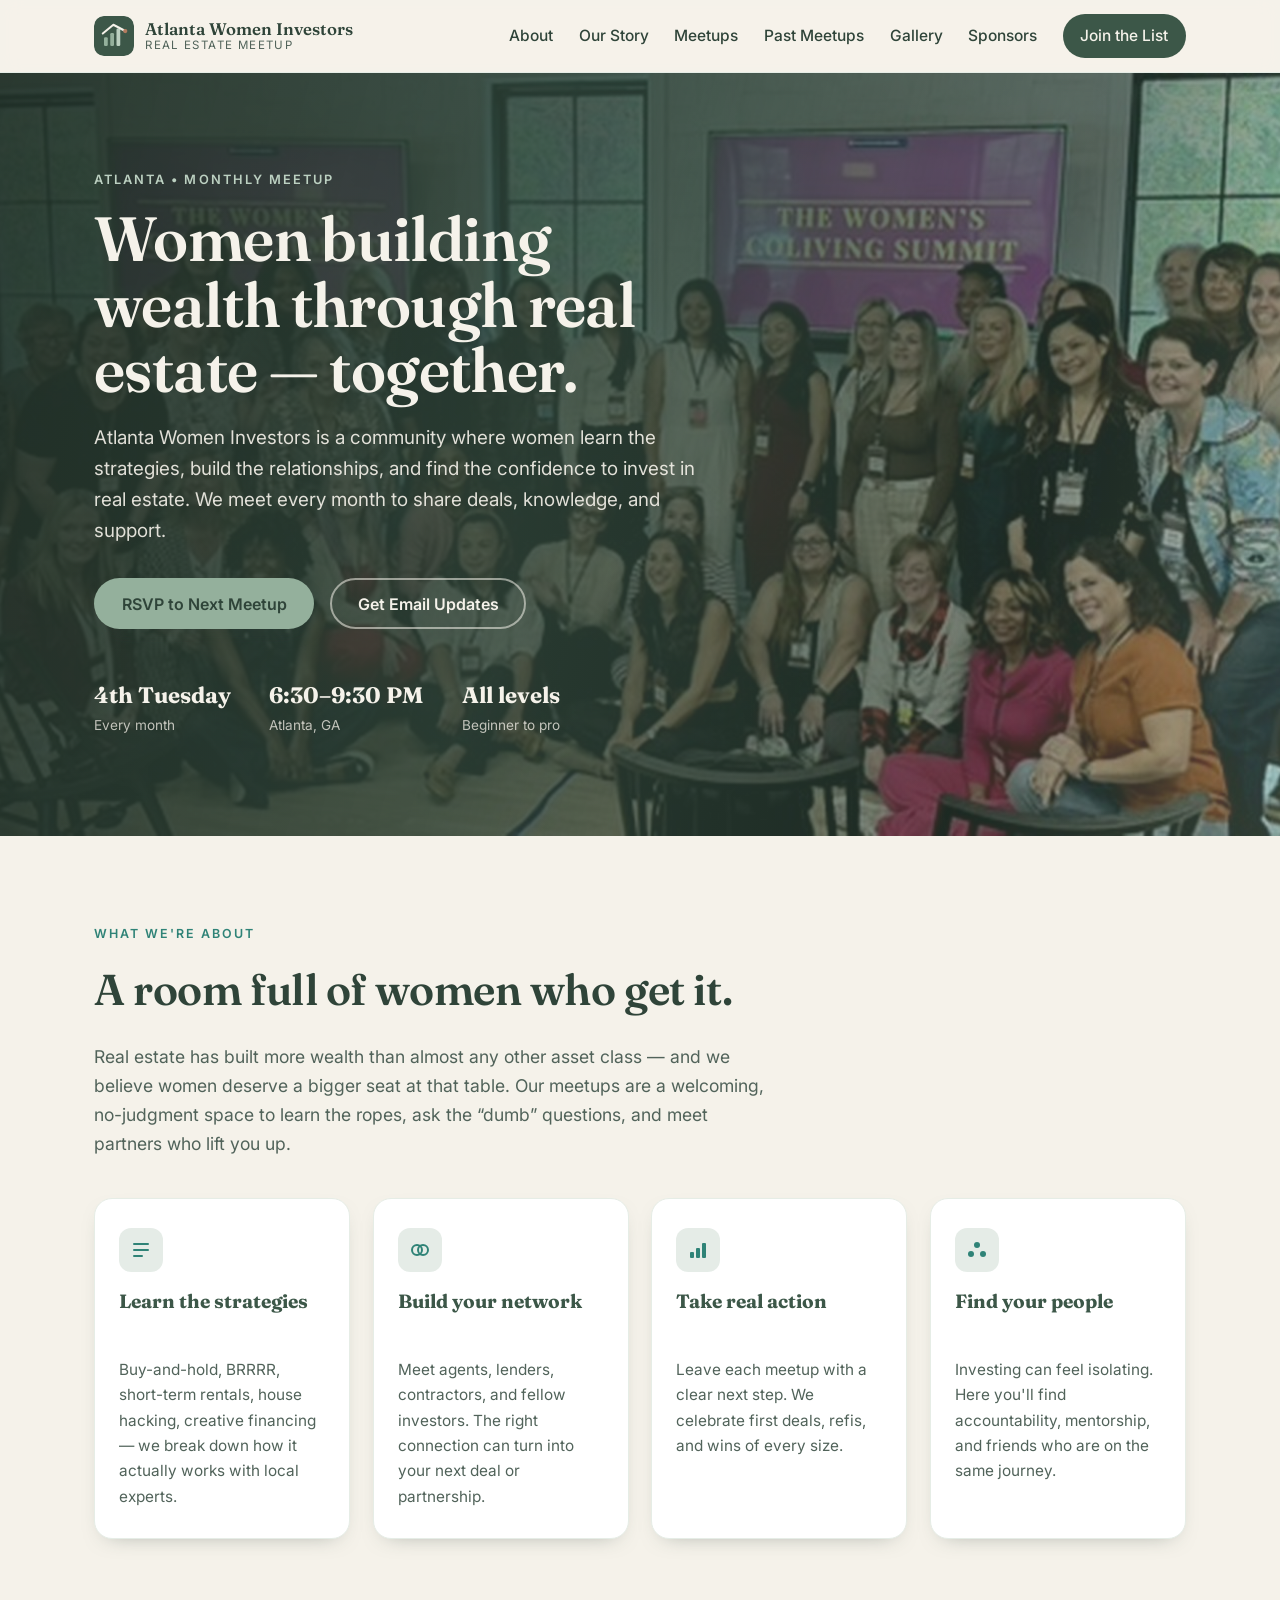
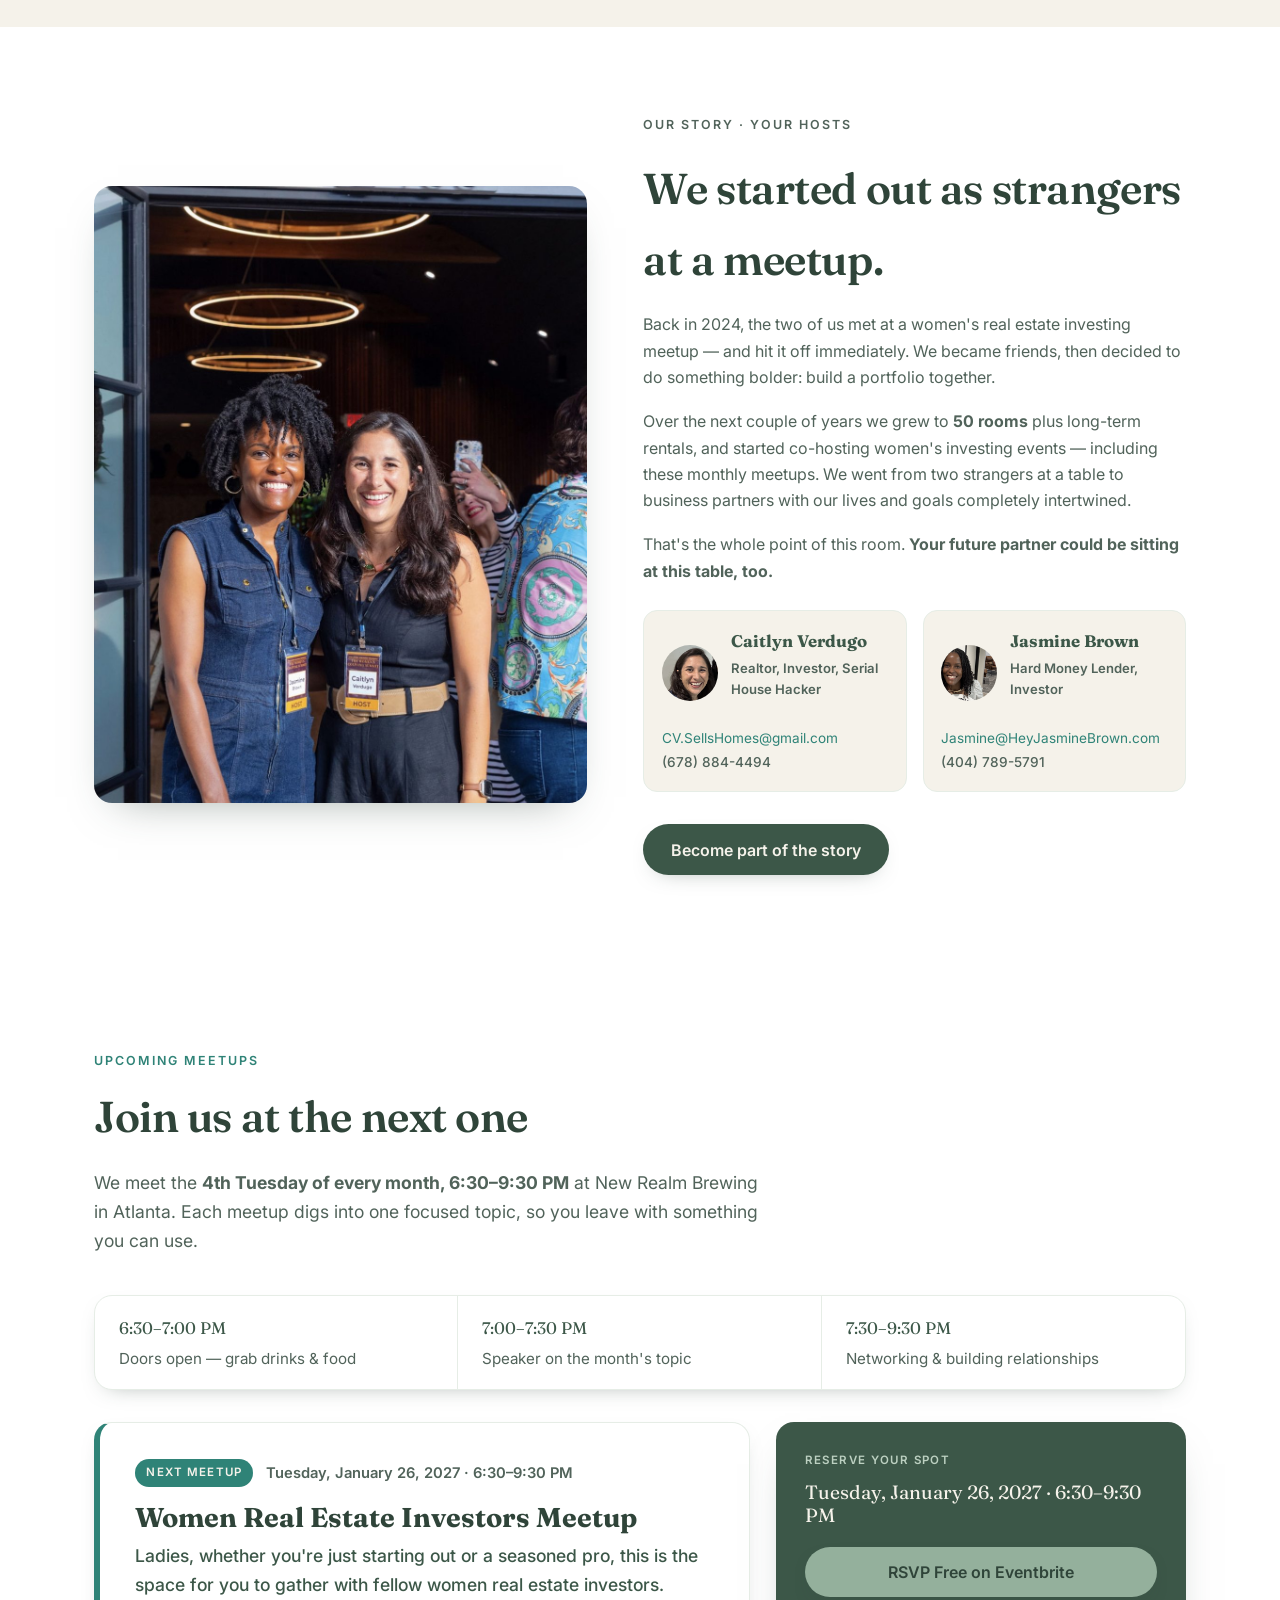
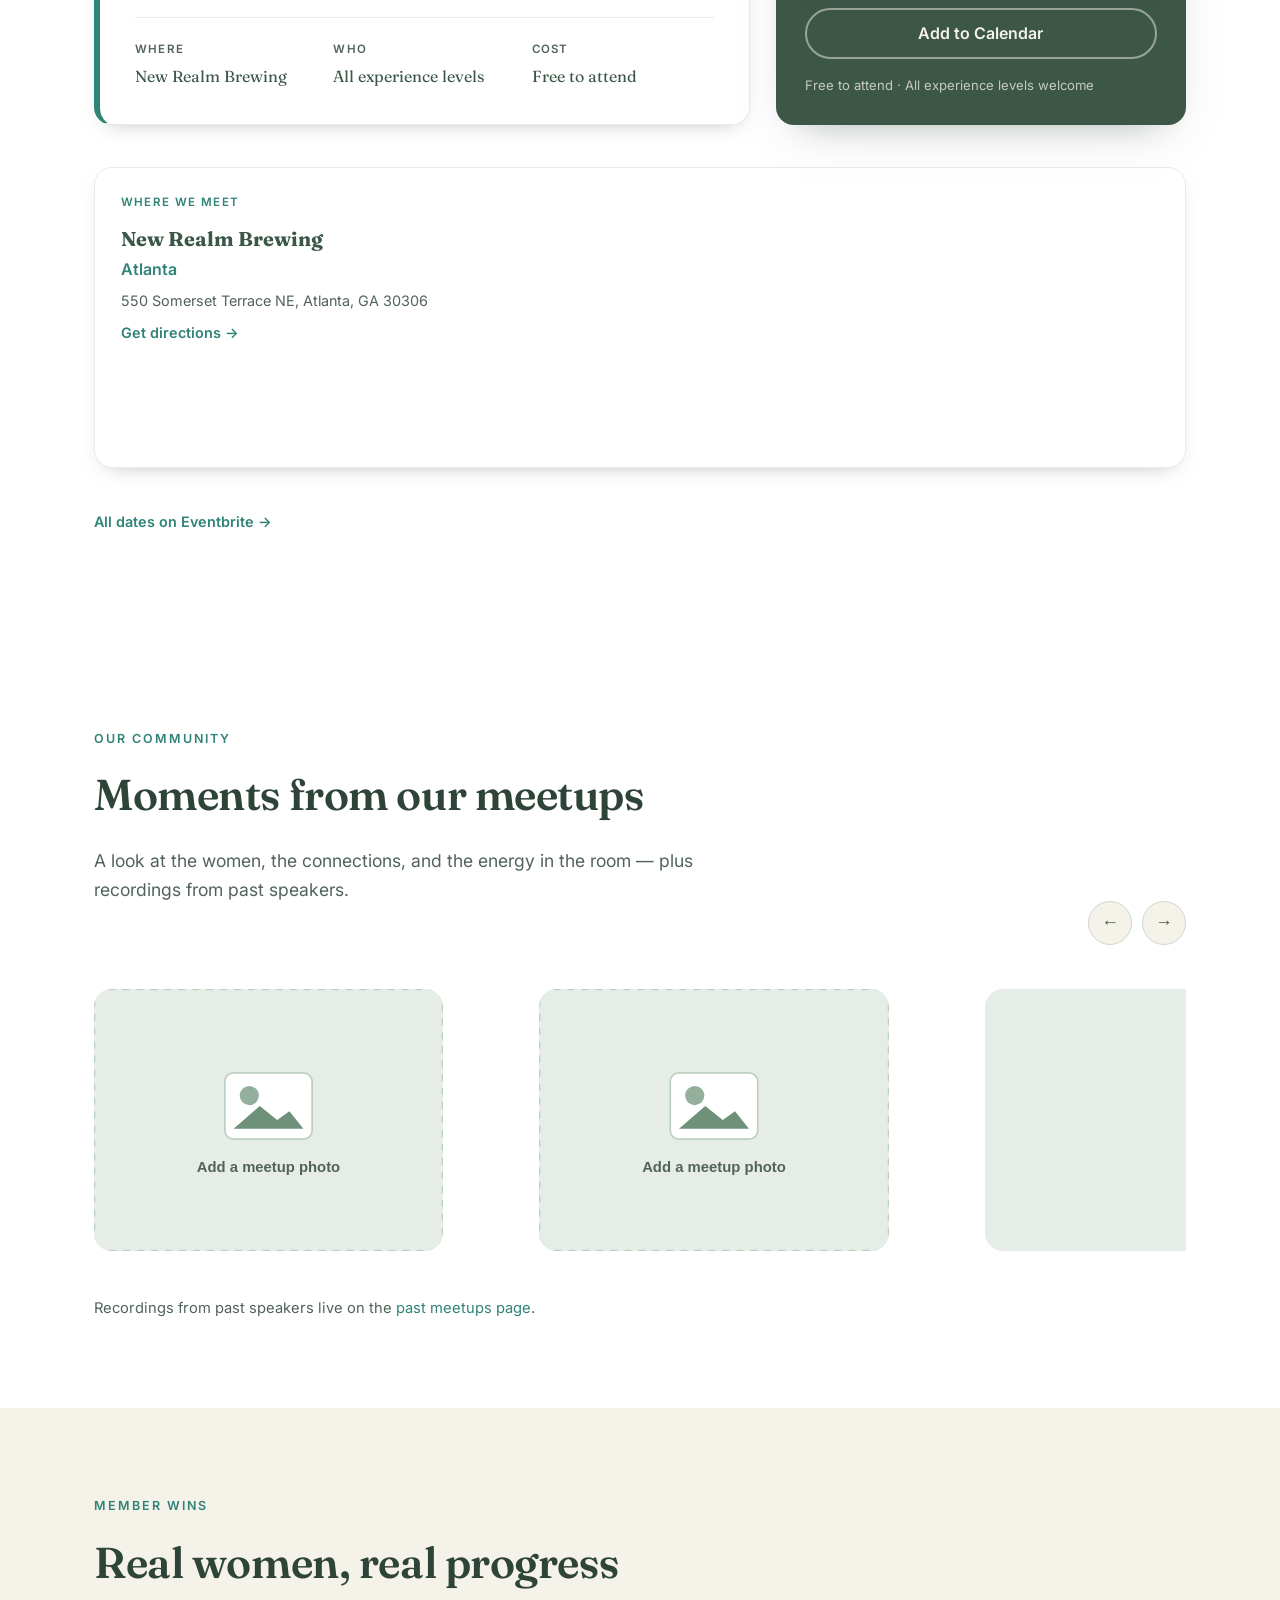
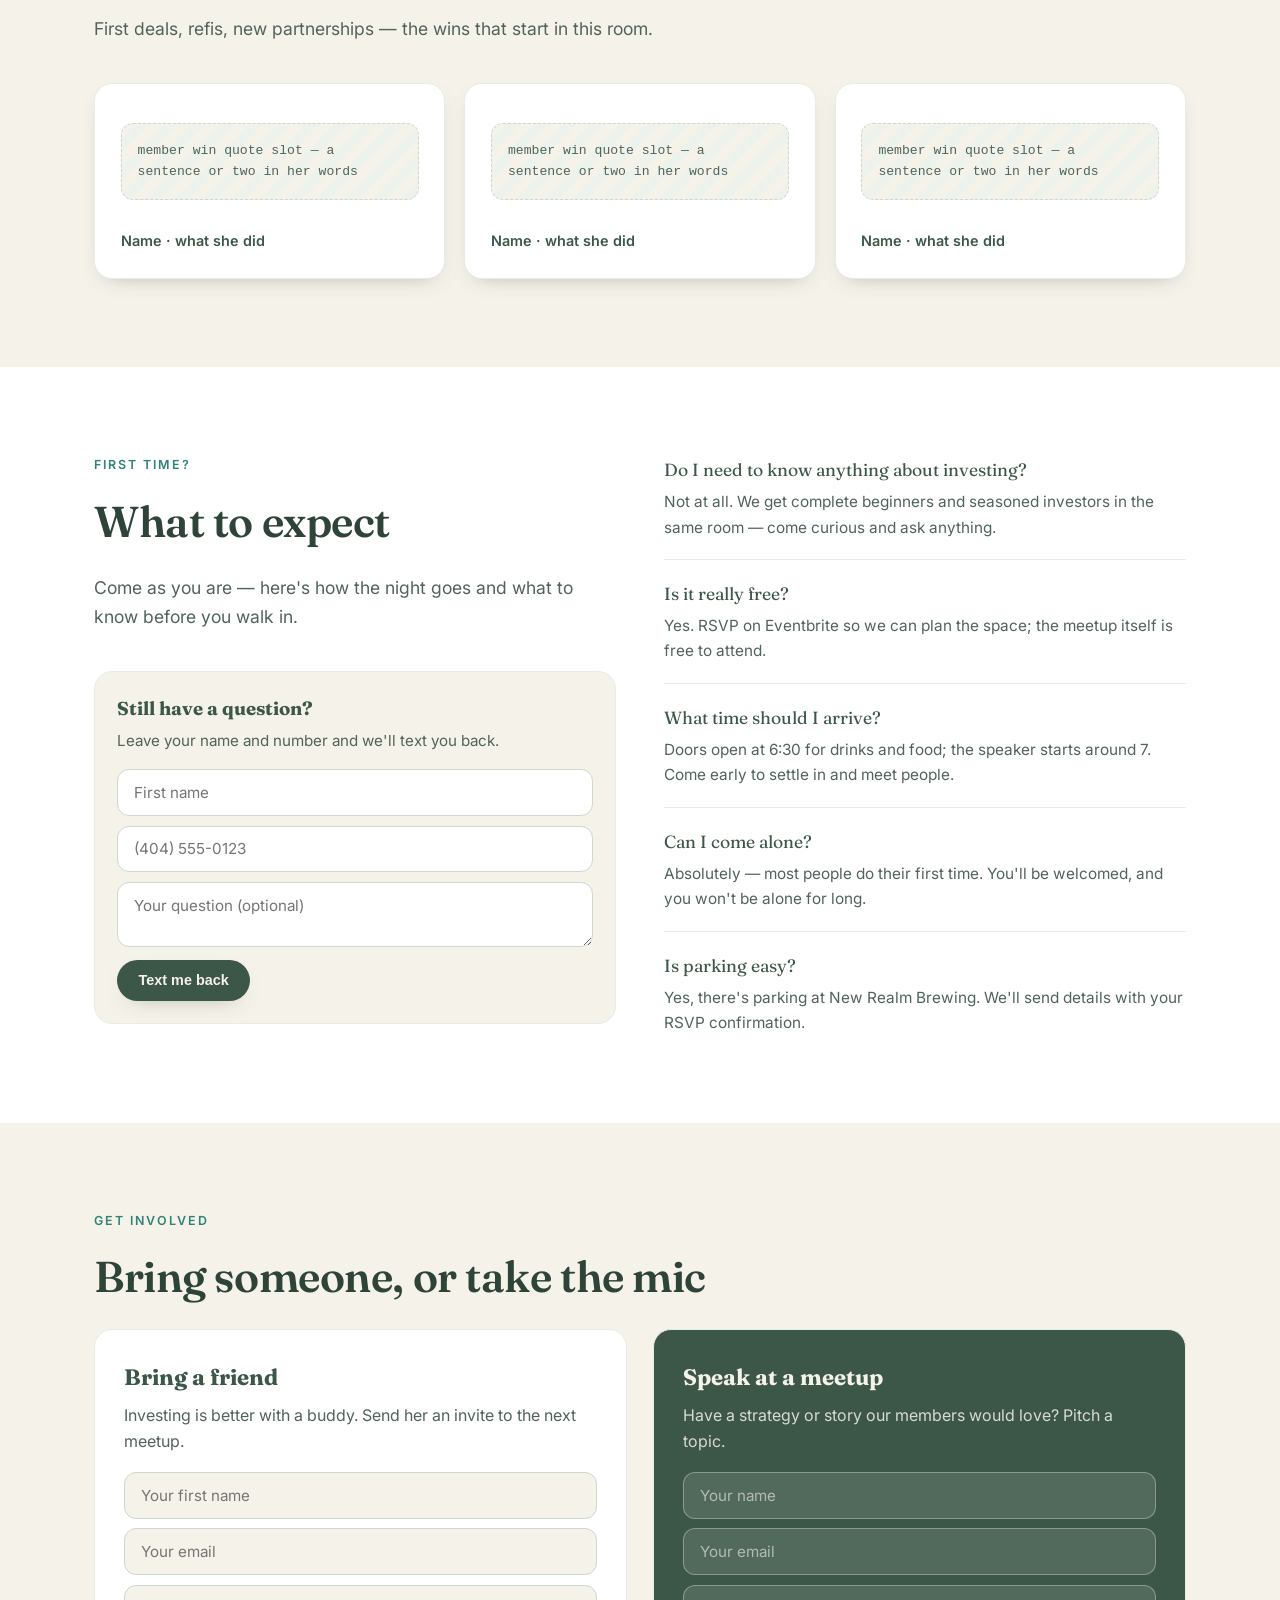
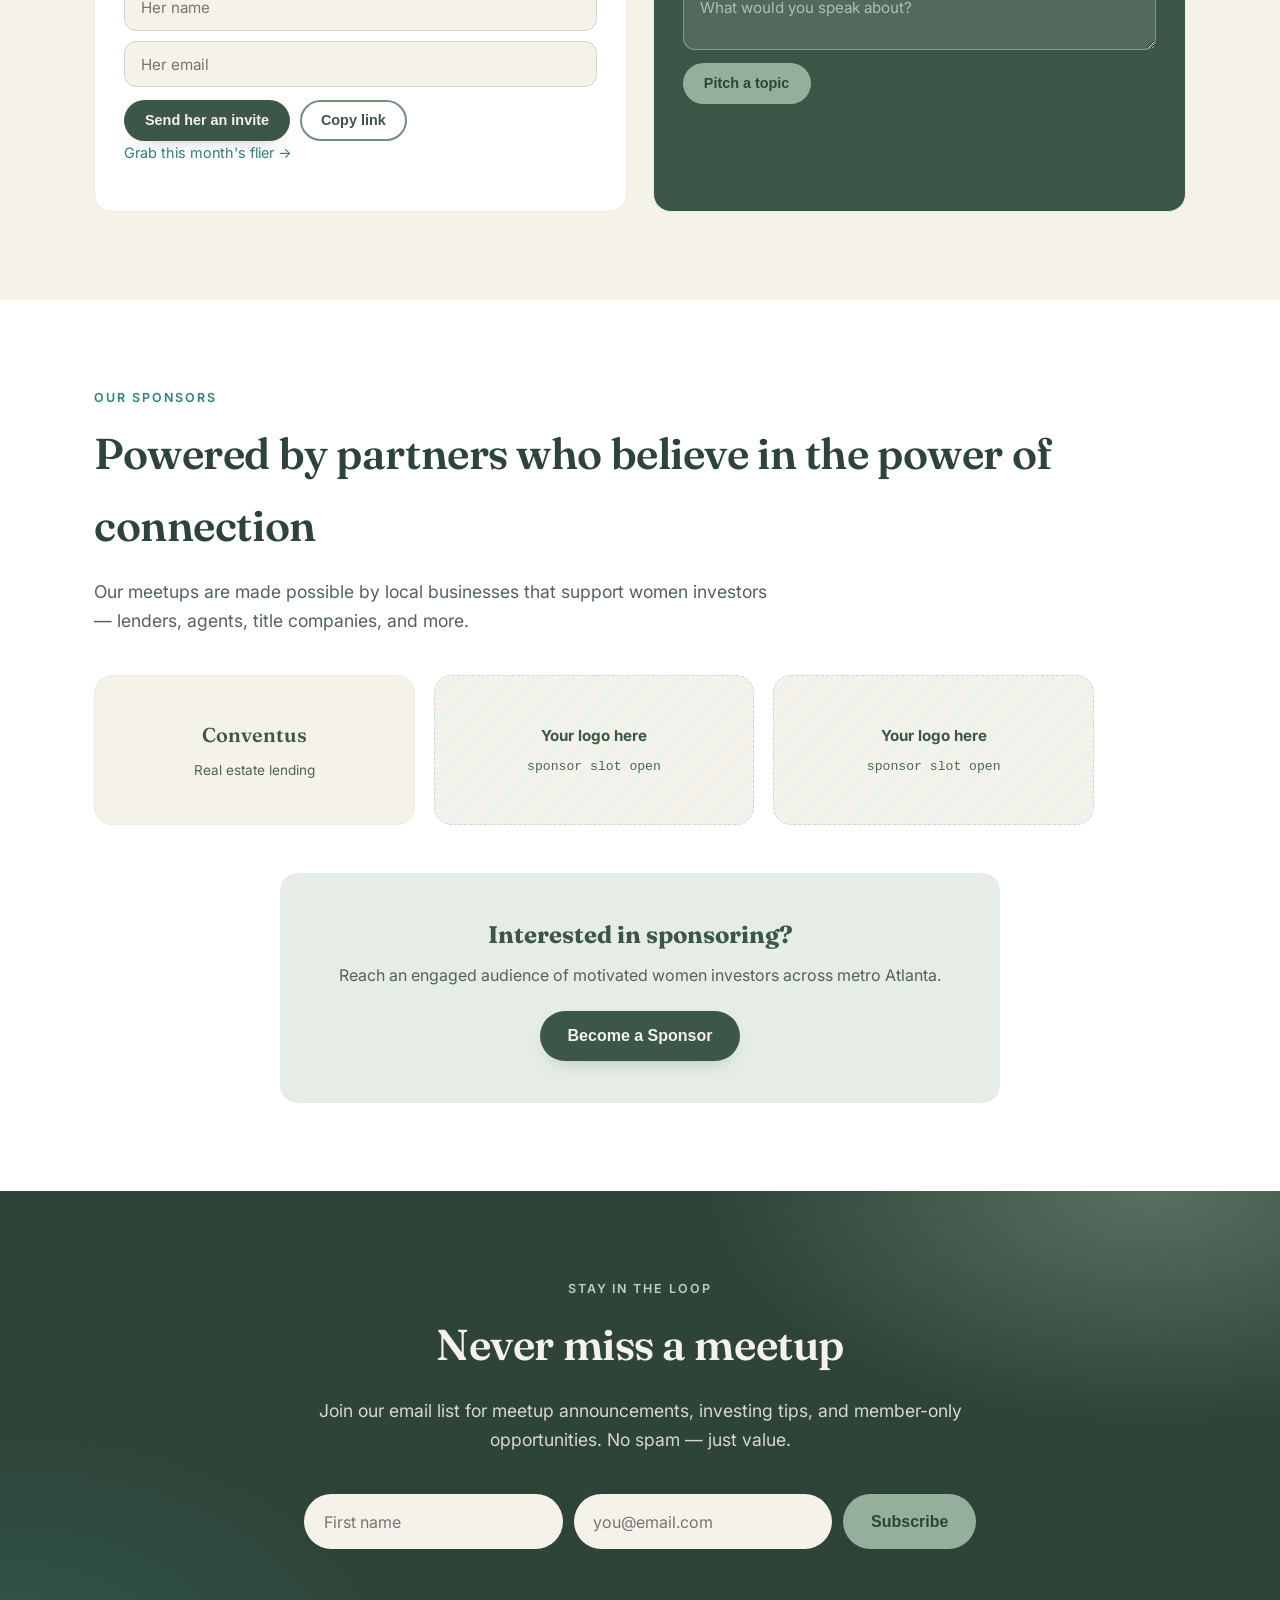
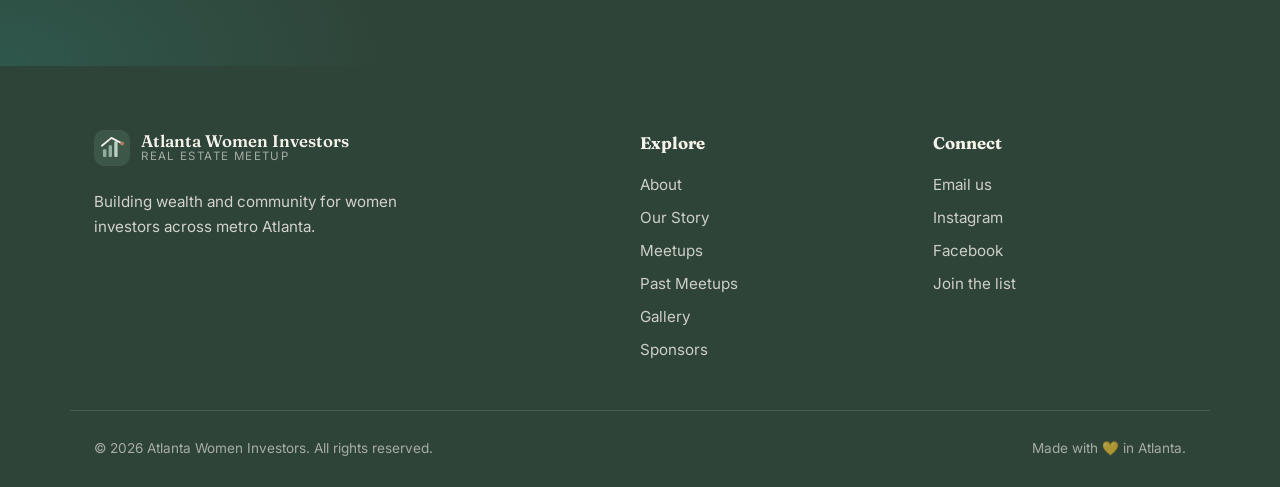
==== index.html @ 2ee18f70 "v3 (part 2): gallery carousel + new sections - Gallery becomes a scroll-snap carousel (photos + a Yo" ====
<!DOCTYPE html>
<html lang="en">
<head>
  <meta charset="UTF-8" />
  <meta name="viewport" content="width=device-width, initial-scale=1.0" />
  <title>Atlanta Women Investors | Real Estate Meetup for Women in Atlanta</title>
  <meta name="description" content="Atlanta Women Investors is a monthly meetup community of women building wealth through real estate in Atlanta. Connect, learn, and invest together." />

  <!-- Open Graph / social sharing -->
  <meta property="og:title" content="Atlanta Women Investors" />
  <meta property="og:description" content="A monthly meetup community of women building wealth through real estate in Atlanta." />
  <meta property="og:type" content="website" />
  <meta property="og:url" content="https://atlantawomeninvestors.com" />
  <meta property="og:image" content="https://atlantawomeninvestors.com/assets/img/og.jpg" />
  <meta name="twitter:card" content="summary_large_image" />

  <link rel="icon" type="image/svg+xml" href="assets/img/favicon.svg" />
  <link rel="preconnect" href="https://fonts.googleapis.com" />
  <link rel="preconnect" href="https://fonts.gstatic.com" crossorigin />
  <link href="https://fonts.googleapis.com/css2?family=Fraunces:opsz,wght@9..144,400;9..144,500;9..144,600;9..144,700&family=Inter:wght@400;500;600;700&display=swap" rel="stylesheet" />
  <link rel="stylesheet" href="css/styles.css" />
</head>
<body>
  <!-- ============ HEADER / NAV ============ -->
  <header class="site-header" id="top">
    <div class="container header-inner">
      <a href="#top" class="brand" aria-label="Atlanta Women Investors home">
        <img src="assets/img/logo.svg" alt="" class="brand-mark" width="40" height="40" />
        <span class="brand-text">
          <strong>Atlanta Women Investors</strong>
          <small>Real Estate Meetup</small>
        </span>
      </a>

      <button class="nav-toggle" aria-label="Toggle navigation" aria-expanded="false">
        <span></span><span></span><span></span>
      </button>

      <nav class="site-nav" aria-label="Primary">
        <a href="#about">About</a>
        <a href="#story">Our Story</a>
        <a href="#meetups">Meetups</a>
        <a href="past/">Past Meetups</a>
        <a href="#gallery">Gallery</a>
        <a href="#sponsors">Sponsors</a>
        <a href="#subscribe" class="nav-cta">Join the List</a>
      </nav>
    </div>
  </header>

  <main>
    <!-- ============ HERO ============ -->
    <section class="hero">
      <div class="container hero-inner">
        <p class="eyebrow">Atlanta &bull; Monthly Meetup</p>
        <h1>Women building wealth through real estate &mdash; together.</h1>
        <p class="lede lede-full">
          Atlanta Women Investors is a community where women learn the strategies,
          build the relationships, and find the confidence to invest in real estate.
          We meet every month to share deals, knowledge, and support.
        </p>
        <p class="lede lede-short">
          A community where women learn the strategies, build the relationships, and
          find the confidence to invest in real estate.
        </p>
        <div class="hero-actions">
          <a href="#meetups" class="btn btn-primary">RSVP to Next Meetup</a>
          <a href="#subscribe" class="btn btn-ghost">Get Email Updates</a>
        </div>
        <ul class="hero-stats">
          <li><strong>4th Tuesday</strong><span>Every month</span></li>
          <li><strong>6:30&ndash;9:30 PM</strong><span>Atlanta, GA</span></li>
          <li><strong>All levels</strong><span>Beginner to pro</span></li>
        </ul>
      </div>
    </section>

    <!-- ============ ABOUT / WHAT WE'RE FOR ============ -->
    <section class="section" id="about">
      <div class="container">
        <p class="section-eyebrow">What we're about</p>
        <h2 class="section-title">A room full of women who get it.</h2>
        <p class="section-lede">
          Real estate has built more wealth than almost any other asset class &mdash; and
          we believe women deserve a bigger seat at that table. Our meetups are a
          welcoming, no-judgment space to learn the ropes, ask the &ldquo;dumb&rdquo;
          questions, and meet partners who lift you up.
        </p>

        <div class="cards">
          <article class="card">
            <div class="card-ico"><svg width="22" height="22" viewBox="0 0 22 22" aria-hidden="true"><rect x="3" y="4" width="16" height="2" rx="1" fill="currentColor"/><rect x="3" y="10" width="16" height="2" rx="1" fill="currentColor"/><rect x="3" y="16" width="10" height="2" rx="1" fill="currentColor"/></svg></div>
            <h3>Learn the strategies</h3>
            <p>Buy-and-hold, BRRRR, short-term rentals, house hacking, creative
              financing &mdash; we break down how it actually works with local experts.</p>
          </article>
          <article class="card">
            <div class="card-ico"><svg width="22" height="22" viewBox="0 0 22 22" aria-hidden="true"><circle cx="8" cy="11" r="5" fill="none" stroke="currentColor" stroke-width="2"/><circle cx="14" cy="11" r="5" fill="none" stroke="currentColor" stroke-width="2"/></svg></div>
            <h3>Build your network</h3>
            <p>Meet agents, lenders, contractors, and fellow investors. The right
              connection can turn into your next deal or partnership.</p>
          </article>
          <article class="card">
            <div class="card-ico"><svg width="22" height="22" viewBox="0 0 22 22" aria-hidden="true"><rect x="3" y="13" width="4" height="6" rx="1" fill="currentColor"/><rect x="9" y="9" width="4" height="10" rx="1" fill="currentColor"/><rect x="15" y="4" width="4" height="15" rx="1" fill="currentColor"/></svg></div>
            <h3>Take real action</h3>
            <p>Leave each meetup with a clear next step. We celebrate first deals,
              refis, and wins of every size.</p>
          </article>
          <article class="card">
            <div class="card-ico"><svg width="22" height="22" viewBox="0 0 22 22" aria-hidden="true"><circle cx="11" cy="6" r="3" fill="currentColor"/><circle cx="5" cy="15" r="3" fill="currentColor"/><circle cx="17" cy="15" r="3" fill="currentColor"/></svg></div>
            <h3>Find your people</h3>
            <p>Investing can feel isolating. Here you'll find accountability,
              mentorship, and friends who are on the same journey.</p>
          </article>
        </div>
      </div>
    </section>

    <!-- ============ OUR STORY / YOUR HOSTS ============ -->
    <section class="section section-alt" id="story">
      <div class="container story-grid">
        <div class="story-media">
          <img src="assets/img/hosts.jpg" alt="Caitlyn Verdugo and Jasmine Brown, your hosts"
               onerror="this.onerror=null;this.src='assets/img/story.svg';" />
        </div>
        <div class="story-copy">
          <p class="section-eyebrow">Our story &middot; Your hosts</p>
          <h2 class="section-title">We started out as strangers at a meetup.</h2>
          <p>
            Back in 2024, the two of us met at a women's real estate investing meetup
            &mdash; and hit it off immediately. We became friends, then decided to do
            something bolder: build a portfolio together.
          </p>
          <p>
            Over the next couple of years we grew to <strong>50 rooms</strong> plus
            long-term rentals, and started co-hosting women's investing events &mdash;
            including these monthly meetups. We went from two strangers at a table to
            business partners with our lives and goals completely intertwined.
          </p>
          <p>
            That's the whole point of this room. <strong>Your future partner could be
            sitting at this table, too.</strong>
          </p>

          <div class="story-hosts">
            <article class="story-host-card">
              <div class="story-host-head">
                <img src="assets/img/host-caitlyn.jpg" alt="Caitlyn Verdugo"
                     onerror="this.onerror=null;this.src='assets/img/host-placeholder.svg';" />
                <div>
                  <h3>Caitlyn Verdugo</h3>
                  <p class="story-host-role">Realtor, Investor, Serial House Hacker</p>
                </div>
              </div>
              <div class="story-host-links">
                <a href="mailto:CV.SellsHomes@gmail.com">CV.SellsHomes@gmail.com</a>
                <a class="tel" href="tel:+16788844494">(678) 884-4494</a>
              </div>
            </article>
            <article class="story-host-card">
              <div class="story-host-head">
                <img src="assets/img/host-jasmine.jpg" alt="Jasmine Brown"
                     onerror="this.onerror=null;this.src='assets/img/host-placeholder.svg';" />
                <div>
                  <h3>Jasmine Brown</h3>
                  <p class="story-host-role">Hard Money Lender, Investor</p>
                </div>
              </div>
              <div class="story-host-links">
                <a href="mailto:Jasmine@HeyJasmineBrown.com">Jasmine@HeyJasmineBrown.com</a>
                <a class="tel" href="tel:+14047895791">(404) 789-5791</a>
              </div>
            </article>
          </div>

          <a href="#subscribe" class="btn btn-primary">Become part of the story</a>
        </div>
      </div>
    </section>

    <!-- ============ UPCOMING MEETUPS (overview + RSVP + topics) ============ -->
    <section class="section section-alt" id="meetups">
      <div class="container">
        <p class="section-eyebrow">Upcoming meetups</p>
        <h2 class="section-title">Join us at the next one</h2>
        <p class="section-lede">
          We meet the <strong>4th Tuesday of every month, 6:30&ndash;9:30 PM</strong> at
          New Realm Brewing in Atlanta. Each meetup digs into one focused topic, so you
          leave with something you can use.
        </p>

        <div class="ros-card">
          <div class="ros-cell"><span class="ros-time">6:30–7:00 PM</span><span class="ros-what">Doors open &mdash; grab drinks &amp; food</span></div>
          <div class="ros-cell"><span class="ros-time">7:00–7:30 PM</span><span class="ros-what">Speaker on the month's topic</span></div>
          <div class="ros-cell"><span class="ros-time">7:30–9:30 PM</span><span class="ros-what">Networking &amp; building relationships</span></div>
        </div>

        <div class="meetup-top">
          <!-- LEFT: overview of the next meetup (rendered from js/events.js) -->
          <article class="topic-feature meetup-feature" id="topic-featured" hidden></article>

          <!-- RIGHT: RSVP + mark-your-calendar -->
          <aside class="meetup-rsvp">
            <p class="meetup-rsvp-label">Reserve your spot</p>
            <p class="meetup-rsvp-when" id="rsvp-when">&mdash;</p>
            <a href="#" data-rsvp target="_blank" rel="noopener" class="btn btn-primary">RSVP Free on Eventbrite</a>
            <a href="#" id="add-to-calendar" class="btn btn-ghost">Add to Calendar</a>
            <p class="meetup-rsvp-note">Free to attend &middot; All experience levels welcome</p>
          </aside>
        </div>

        <!-- Venue: full-width strip (info + map) -->
        <aside class="meetup-venue meetup-venue--wide" id="venue-card">
          <p class="meetup-venue-label">Where we meet</p>
          <div id="venue-body" class="venue-body"></div>
        </aside>

        <div class="meetup-more-head">
          <h3 class="meetup-more-title">What's coming up after that</h3>
          <a class="meetup-more-link" data-collection target="_blank" rel="noopener" href="#">All dates on Eventbrite &rarr;</a>
        </div>
        <div class="topic-list" id="topic-list"></div>

        <!-- Shown only if there are no upcoming topics in events.js -->
        <p class="topic-empty muted" id="topic-empty" hidden>
          Topics for upcoming meetups will be posted here soon &mdash;
          <a href="#subscribe">join the email list</a> to be the first to know.
        </p>
      </div>
    </section>

    <!-- ============ GALLERY CAROUSEL ============ -->
    <section class="section section-alt" id="gallery">
      <div class="container">
        <div class="gallery-head">
          <div>
            <p class="section-eyebrow">Our community</p>
            <h2 class="section-title">Moments from our meetups</h2>
            <p class="section-lede">A look at the women, the connections, and the energy in the room &mdash; plus recordings from past speakers.</p>
          </div>
          <div class="gallery-arrows">
            <button class="gal-arrow" type="button" data-car-prev aria-label="Previous">&larr;</button>
            <button class="gal-arrow" type="button" data-car-next aria-label="Next">&rarr;</button>
          </div>
        </div>

        <!-- PHOTOS: drop assets/img/room-speaker.jpg, room-crowd.jpg, room-networking.jpg
             for the first slides; each falls back to a placeholder until added. -->
        <div class="gallery-carousel" data-carousel>
          <div class="gallery-rail">
            <figure class="gal-slide"><img src="assets/img/room-speaker.jpg" alt="A speaker at the meetup" loading="lazy" onerror="this.onerror=null;this.src='assets/img/gallery-placeholder.svg';" /></figure>
            <figure class="gal-slide"><img src="assets/img/room-crowd.jpg" alt="The room during a session" loading="lazy" onerror="this.onerror=null;this.src='assets/img/gallery-placeholder.svg';" /></figure>
            <figure class="gal-slide is-video"><iframe src="https://www.youtube-nocookie.com/embed/CTKLJ6zOGaU" title="Meetup recording" loading="lazy" allow="accelerometer; autoplay; clipboard-write; encrypted-media; gyroscope; picture-in-picture" allowfullscreen></iframe></figure>
            <figure class="gal-slide"><img src="assets/img/room-networking.jpg" alt="Members networking" loading="lazy" onerror="this.onerror=null;this.src='assets/img/gallery-placeholder.svg';" /></figure>
            <figure class="gal-slide"><img src="assets/img/meetup-1.jpg" alt="Members at a closing table" style="object-position:center 30%" loading="lazy" onerror="this.onerror=null;this.src='assets/img/gallery-placeholder.svg';" /></figure>
            <figure class="gal-slide"><img src="assets/img/meetup-2.jpg" alt="Members celebrating a closing" loading="lazy" onerror="this.onerror=null;this.src='assets/img/gallery-placeholder.svg';" /></figure>
            <figure class="gal-slide"><img src="assets/img/meetup-5.jpg" alt="Members at a meetup" loading="lazy" onerror="this.onerror=null;this.src='assets/img/gallery-placeholder.svg';" /></figure>
          </div>
        </div>
        <p class="gallery-caption">Recordings from past speakers live on the <a href="past/">past meetups page</a>.</p>
      </div>
    </section>

    <!-- ============ MEMBER WINS ============ -->
    <section class="section" id="wins">
      <div class="container">
        <p class="section-eyebrow">Member wins</p>
        <h2 class="section-title">Real women, real progress</h2>
        <p class="section-lede">First deals, refis, new partnerships &mdash; the wins that start in this room.</p>
        <div class="wins-grid">
          <blockquote class="win-card"><p class="slot">member win quote slot — a sentence or two in her words</p><footer class="win-by">Name · what she did</footer></blockquote>
          <blockquote class="win-card"><p class="slot">member win quote slot — a sentence or two in her words</p><footer class="win-by">Name · what she did</footer></blockquote>
          <blockquote class="win-card"><p class="slot">member win quote slot — a sentence or two in her words</p><footer class="win-by">Name · what she did</footer></blockquote>
        </div>
      </div>
    </section>

    <!-- ============ FIRST TIME? (FAQ) ============ -->
    <section class="section section-alt" id="first-time">
      <div class="container faq-grid">
        <div>
          <p class="section-eyebrow">First time?</p>
          <h2 class="section-title">What to expect</h2>
          <p class="section-lede">Come as you are &mdash; here's how the night goes and what to know before you walk in.</p>
          <div class="faq-form-card">
            <h3>Still have a question?</h3>
            <p>Leave your name and number and we'll text you back.</p>
            <form data-form="text_me_back" data-success="Got it — we'll text you back soon.">
              <div class="form-row">
                <input class="field" name="name" placeholder="First name" required />
                <input class="field" name="phone" type="tel" placeholder="(404) 555-0123" required />
                <textarea class="field" name="question" rows="2" placeholder="Your question (optional)"></textarea>
                <div class="involve-actions">
                  <button class="btn btn-primary btn-sm" type="submit">Text me back</button>
                  <span class="form-note" data-note></span>
                </div>
              </div>
            </form>
          </div>
        </div>
        <dl class="faq-dl">
          <div><dt>Do I need to know anything about investing?</dt><dd>Not at all. We get complete beginners and seasoned investors in the same room &mdash; come curious and ask anything.</dd></div>
          <div><dt>Is it really free?</dt><dd>Yes. RSVP on Eventbrite so we can plan the space; the meetup itself is free to attend.</dd></div>
          <div><dt>What time should I arrive?</dt><dd>Doors open at 6:30 for drinks and food; the speaker starts around 7. Come early to settle in and meet people.</dd></div>
          <div><dt>Can I come alone?</dt><dd>Absolutely &mdash; most people do their first time. You'll be welcomed, and you won't be alone for long.</dd></div>
          <div><dt>Is parking easy?</dt><dd>Yes, there's parking at New Realm Brewing. We'll send details with your RSVP confirmation.</dd></div>
        </dl>
      </div>
    </section>

    <!-- ============ GET INVOLVED ============ -->
    <section class="section" id="get-involved">
      <div class="container">
        <p class="section-eyebrow">Get involved</p>
        <h2 class="section-title">Bring someone, or take the mic</h2>
        <div class="involve-grid">
          <div class="involve-card">
            <h3>Bring a friend</h3>
            <p>Investing is better with a buddy. Send her an invite to the next meetup.</p>
            <form data-form="friend_referral" data-success="Invite sent — thanks for spreading the word!">
              <div class="form-row">
                <input class="field" name="name" placeholder="Your first name" />
                <input class="field" name="email" type="email" placeholder="Your email" required />
                <input class="field" name="friendName" placeholder="Her name" />
                <input class="field" name="friendEmail" type="email" placeholder="Her email" />
                <div class="involve-actions">
                  <button class="btn btn-primary btn-sm" type="submit">Send her an invite</button>
                  <button class="btn btn-ghost btn-sm" type="button" data-copy>Copy link</button>
                  <span class="form-note" data-note></span>
                </div>
              </div>
            </form>
            <p class="involve-foot"><a data-collection target="_blank" rel="noopener" href="#">Grab this month's flier &rarr;</a></p>
          </div>
          <div class="involve-card involve-card--dark">
            <h3>Speak at a meetup</h3>
            <p>Have a strategy or story our members would love? Pitch a topic.</p>
            <form data-form="speaker_application" data-success="Thanks — we'll be in touch about speaking.">
              <div class="form-row">
                <input class="field" name="name" placeholder="Your name" />
                <input class="field" name="email" type="email" placeholder="Your email" required />
                <textarea class="field" name="topic" rows="2" placeholder="What would you speak about?"></textarea>
                <div class="involve-actions">
                  <button class="btn btn-primary btn-sm" type="submit">Pitch a topic</button>
                  <span class="form-note" data-note></span>
                </div>
              </div>
            </form>
          </div>
        </div>
      </div>
    </section>

    <!-- ============ SPONSORS ============ -->
    <section class="section section-alt" id="sponsors">
      <div class="container">
        <p class="section-eyebrow">Our sponsors</p>
        <h2 class="section-title">Powered by partners who believe in the power of connection</h2>
        <p class="section-lede">
          Our meetups are made possible by local businesses that support women
          investors &mdash; lenders, agents, title companies, and more.
        </p>

        <div class="sponsor-grid">
          <a class="sponsor" href="https://www.cvlending.com/meet-the-team/jasmine-brown/" target="_blank" rel="noopener">
            <span class="sponsor-name">Conventus</span>
            <span class="sponsor-tag">Real estate lending</span>
          </a>
          <div class="sponsor sponsor-slot"><strong>Your logo here</strong><span>sponsor slot open</span></div>
          <div class="sponsor sponsor-slot"><strong>Your logo here</strong><span>sponsor slot open</span></div>
        </div>

        <div class="sponsor-cta" data-sponsor-fold>
          <h3>Interested in sponsoring?</h3>
          <p>Reach an engaged audience of motivated women investors across metro Atlanta.</p>
          <div class="sponsor-cta-actions">
            <button class="btn btn-primary" type="button" data-sponsor-open>Become a Sponsor</button>
          </div>
          <form class="sponsor-form" data-form="sponsor_inquiry" data-success="Thanks — we'll reach out about sponsorship." hidden>
            <input class="field" name="name" placeholder="Your name" />
            <input class="field" name="email" type="email" placeholder="Email" required />
            <input class="field full" name="company" placeholder="Company" />
            <textarea class="field full" name="message" rows="3" placeholder="Tell us about your business"></textarea>
            <div class="full sponsor-cta-actions" style="justify-content:flex-start">
              <button class="btn btn-primary btn-sm" type="submit">Send inquiry</button>
              <button class="link-btn" type="button" data-sponsor-cancel>Cancel</button>
              <span class="form-note" data-note></span>
            </div>
          </form>
        </div>
      </div>
    </section>

    <!-- ============ EMAIL SUBSCRIBE ============ -->
    <section class="section section-cta" id="subscribe">
      <div class="container subscribe-inner">
        <p class="section-eyebrow light">Stay in the loop</p>
        <h2 class="section-title light">Never miss a meetup</h2>
        <p class="section-lede light">
          Join our email list for meetup announcements, investing tips, and member-only
          opportunities. No spam &mdash; just value.
        </p>

        <!-- Posts straight to Caitlyn's CRM (see js/main.js) - no third-party
             form provider needed. -->
        <form class="subscribe-form" id="subscribe-form">
          <div class="field-row">
            <label class="visually-hidden" for="sub-name">First name</label>
            <input type="text" id="sub-name" name="name" placeholder="First name" autocomplete="given-name" />

            <label class="visually-hidden" for="sub-email">Email address</label>
            <input type="email" id="sub-email" name="email" placeholder="you@email.com" autocomplete="email" required />

            <button type="submit" class="btn btn-primary">Subscribe</button>
          </div>
          <p class="form-note" id="subscribe-note" aria-live="polite"></p>
          <!-- Honeypot anti-spam field -->
          <input type="text" name="_gotcha" tabindex="-1" autocomplete="off" class="visually-hidden" aria-hidden="true" />
        </form>
      </div>
    </section>
  </main>

  <!-- ============ FOOTER ============ -->
  <footer class="site-footer">
    <div class="container footer-grid">
      <div class="footer-brand">
        <a href="#top" class="brand">
          <img src="assets/img/logo.svg" alt="" class="brand-mark" width="36" height="36" />
          <span class="brand-text">
            <strong>Atlanta Women Investors</strong>
            <small>Real Estate Meetup</small>
          </span>
        </a>
        <p>Building wealth and community for women investors across metro Atlanta.</p>
      </div>

      <div class="footer-col">
        <h4>Explore</h4>
        <a href="#about">About</a>
        <a href="#story">Our Story</a>
        <a href="#meetups">Meetups</a>
        <a href="past/">Past Meetups</a>
        <a href="#gallery">Gallery</a>
        <a href="#sponsors">Sponsors</a>
      </div>

      <div class="footer-col">
        <h4>Connect</h4>
        <a href="mailto:hello@atlantawomeninvestors.com">Email us</a>
        <a href="#" data-social="instagram">Instagram</a>
        <a href="#" data-social="facebook">Facebook</a>
        <a href="#subscribe">Join the list</a>
      </div>
    </div>
    <div class="container footer-bottom">
      <p>&copy; <span id="year"></span> Atlanta Women Investors. All rights reserved.</p>
      <p class="muted small">Made with 💛 in Atlanta.</p>
    </div>
  </footer>

  <script src="js/config.js"></script>
  <script src="js/events.js"></script>
  <script src="js/main.js"></script>
</body>
</html>
---- css/styles.css ----
/* =========================================================
   Atlanta Women Investors — styles
   Palette: soft sage + deep forest + warm clay + cream
   (matched to the meetup flyer)
   ========================================================= */

:root {
  --forest-900: #2f4439;   /* deepest — footer, dark CTA, headings */
  --forest-800: #3c5748;
  --forest-700: #4e6d5b;
  --sage-600:   #6f9079;   /* mid sage */
  --sage-500:   #94b09c;   /* flyer brand sage */
  --sage-300:   #bcd0c1;
  --teal-600:   #2f8377;   /* primary accent / buttons */
  --teal-500:   #3a9a8c;
  --clay-500:   #b27a5e;   /* warm accent for eyebrows */
  --clay-400:   #c79078;
  --cream:      #f5f2ea;
  --cream-200:  #e6ede6;
  --ink:        #283129;
  --ink-soft:   #51635a;
  --white:      #ffffff;
  --radius: 18px;
  --radius-sm: 10px;
  --shadow: 0 18px 42px -24px rgba(47, 68, 57, 0.5);
  --shadow-sm: 0 8px 22px -14px rgba(47, 68, 57, 0.5);
  --maxw: 1140px;
  --font-display: "Fraunces", Georgia, "Times New Roman", serif;
  --font-body: "Inter", system-ui, -apple-system, Segoe UI, Roboto, sans-serif;
}

* { box-sizing: border-box; }

html { scroll-behavior: smooth; scroll-padding-top: 84px; }

body {
  margin: 0;
  font-family: var(--font-body);
  color: var(--ink);
  background: var(--cream);
  line-height: 1.65;
  -webkit-font-smoothing: antialiased;
}

img { max-width: 100%; display: block; }

a { color: var(--teal-600); text-decoration: none; }
a:hover { color: var(--forest-800); }

.container { width: 100%; max-width: var(--maxw); margin: 0 auto; padding: 0 24px; }

.visually-hidden {
  position: absolute; width: 1px; height: 1px; padding: 0; margin: -1px;
  overflow: hidden; clip: rect(0 0 0 0); white-space: nowrap; border: 0;
}

.muted { color: var(--ink-soft); }
.small { font-size: 0.85rem; }

/* ---------- Buttons ---------- */
.btn {
  display: inline-flex; align-items: center; justify-content: center;
  gap: 0.5rem; font-weight: 600; font-size: 1rem; line-height: 1;
  padding: 0.95rem 1.6rem; border-radius: 999px; cursor: pointer;
  border: 2px solid transparent; transition: transform .15s ease, box-shadow .15s ease, background .15s ease, color .15s ease;
  white-space: nowrap;
}
.btn-sm { padding: 0.7rem 1.2rem; font-size: 0.9rem; }
.btn:hover { transform: translateY(-2px); }
.btn-primary { background: var(--forest-800); color: var(--cream); box-shadow: var(--shadow-sm); }
.btn-primary:hover { background: var(--forest-900); color: var(--cream); }
.btn-ghost { background: transparent; color: var(--forest-800); border-color: var(--sage-600); }
.btn-ghost:hover { background: var(--forest-800); color: var(--cream); border-color: var(--forest-800); }

/* ---------- Header ---------- */
.site-header {
  position: sticky; top: 0; z-index: 50;
  background: rgba(245, 242, 234, 0.9);
  backdrop-filter: saturate(160%) blur(10px);
  border-bottom: 1px solid var(--cream-200);
}
.header-inner { display: flex; align-items: center; justify-content: space-between; min-height: 72px; }

.brand { display: inline-flex; align-items: center; gap: 0.7rem; color: var(--forest-900); }
.brand:hover { color: var(--forest-900); }
.brand-mark { border-radius: 10px; }
.brand-text { display: flex; flex-direction: column; line-height: 1.1; }
.brand-text strong { font-family: var(--font-display); font-size: 1.05rem; font-weight: 600; }
.brand-text small { font-size: 0.72rem; letter-spacing: 0.12em; text-transform: uppercase; color: var(--ink-soft); }

.site-nav { display: flex; align-items: center; gap: 1.6rem; }
.site-nav a { color: var(--forest-900); font-weight: 500; font-size: 0.97rem; }
.site-nav a:hover { color: var(--teal-600); }
.site-nav .nav-cta {
  background: var(--forest-800); color: var(--cream); padding: 0.6rem 1.1rem; border-radius: 999px;
}
.site-nav .nav-cta:hover { background: var(--forest-900); color: var(--cream); }

.nav-toggle { display: none; flex-direction: column; gap: 5px; background: none; border: 0; cursor: pointer; padding: 8px; }
.nav-toggle span { width: 26px; height: 2px; background: var(--forest-900); border-radius: 2px; transition: .2s; }

/* ---------- Hero ---------- */
.hero {
  position: relative; overflow: hidden;
  background:
    linear-gradient(105deg, rgba(34,49,40,0.94) 0%, rgba(47,68,57,0.86) 42%, rgba(47,68,57,0.6) 78%, rgba(111,144,121,0.42) 100%),
    url("../assets/img/hero.jpg");
  background-size: cover;
  background-position: center 42%;
}
.hero-inner { padding: 96px 24px 100px; max-width: 880px; }
.eyebrow {
  font-weight: 600; letter-spacing: 0.16em; text-transform: uppercase;
  color: var(--sage-300); font-size: 0.8rem; margin: 0 0 1rem;
}
.hero h1 {
  font-family: var(--font-display); font-weight: 600;
  font-size: clamp(2.3rem, 5.5vw, 3.9rem); line-height: 1.05;
  margin: 0 0 1.2rem; color: var(--cream); letter-spacing: -0.01em;
}
.lede { font-size: 1.18rem; color: rgba(245,242,234,0.9); max-width: 640px; margin: 0 0 2rem; }
.hero-actions { display: flex; flex-wrap: wrap; gap: 1rem; margin-bottom: 3rem; }
.hero .btn-primary { background: var(--sage-500); color: var(--forest-900); }
.hero .btn-primary:hover { background: var(--sage-300); color: var(--forest-900); }
.hero .btn-ghost { color: var(--cream); border-color: rgba(245,242,234,0.55); }
.hero .btn-ghost:hover { background: var(--cream); color: var(--forest-800); border-color: var(--cream); }

.hero-stats { list-style: none; display: flex; flex-wrap: wrap; gap: 2.4rem; padding: 0; margin: 0; }
.hero-stats li { display: flex; flex-direction: column; }
.hero-stats strong { font-family: var(--font-display); font-size: 1.4rem; color: var(--cream); }
.hero-stats span { font-size: 0.85rem; color: rgba(245,242,234,0.75); }

/* ---------- Sections ---------- */
.section { padding: 88px 0; }
.section-alt { background: var(--white); }
.section-eyebrow {
  font-weight: 600; letter-spacing: 0.16em; text-transform: uppercase;
  color: var(--teal-600); font-size: 0.78rem; margin: 0 0 0.6rem;
}
.section-eyebrow.light { color: var(--sage-300); }
.section-title {
  font-family: var(--font-display); font-weight: 600;
  font-size: clamp(1.8rem, 4vw, 2.7rem); color: var(--forest-900);
  margin: 0 0 1rem; letter-spacing: -0.01em;
}
.section-title.light { color: var(--cream); }
.section-lede { font-size: 1.1rem; color: var(--ink-soft); max-width: 680px; margin: 0 0 2.5rem; }
.section-lede.light { color: rgba(245,242,234,0.85); }

/* ---------- Cards ---------- */
.cards { display: grid; grid-template-columns: repeat(4, 1fr); gap: 1.4rem; }
.card {
  background: var(--white); border: 1px solid var(--cream-200); border-radius: var(--radius);
  padding: 1.8rem 1.5rem; box-shadow: var(--shadow-sm); transition: transform .18s ease, box-shadow .18s ease;
}
.card:hover { transform: translateY(-4px); box-shadow: var(--shadow); }
.card-icon { font-size: 1.9rem; margin-bottom: 0.7rem; }
.card h3 { font-family: var(--font-display); font-size: 1.2rem; margin: 0 0 0.5rem; color: var(--forest-800); }
.card p { margin: 0; color: var(--ink-soft); font-size: 0.96rem; }

/* ---------- Story ---------- */
.story-grid { display: grid; grid-template-columns: 1fr 1.1fr; gap: 3.5rem; align-items: center; }
.story-media img {
  width: 100%; border-radius: var(--radius); box-shadow: var(--shadow);
  aspect-ratio: 4 / 5; object-fit: cover; object-position: center 18%;
}
.story-copy p { color: var(--ink-soft); margin: 0 0 1.1rem; }
.story-copy .btn { margin-top: 0.4rem; }
.story-hosts { display: flex; flex-wrap: wrap; gap: 1.6rem; margin: 1.6rem 0; }
.story-hosts .host-row { padding-left: 0.9rem; border-left: 4px solid var(--sage-500); }
.story-hosts .host-row h3 { font-family: var(--font-display); font-size: 1.2rem; color: var(--forest-800); margin: 0 0 0.1rem; }
.story-hosts .host-role { color: var(--teal-600); font-weight: 600; margin: 0; font-size: 0.92rem; }

/* ---------- Hosts ---------- */
.hosts-feature {
  display: grid; grid-template-columns: 1.1fr 1fr; gap: 2.6rem; align-items: center;
  max-width: 920px;
}
.hosts-photo img {
  width: 100%; border-radius: var(--radius); box-shadow: var(--shadow);
  aspect-ratio: 4 / 5; object-fit: cover; object-position: center 18%;
}
.hosts-people { display: flex; flex-direction: column; gap: 1.2rem; }
.host-row { padding-left: 1rem; border-left: 4px solid var(--sage-500); }
.host-row h3 { font-family: var(--font-display); font-size: 1.5rem; color: var(--forest-800); margin: 0 0 0.15rem; }
.host-row .host-role { color: var(--teal-600); font-weight: 600; margin: 0; }
.hosts-people-note { color: var(--ink-soft); font-size: 1rem; margin: 0.4rem 0 0; max-width: 360px; }

@media (max-width: 760px) {
  .hosts-feature { grid-template-columns: 1fr; gap: 1.6rem; }
  .hosts-photo { max-width: 460px; }
}

/* legacy two-up host cards (used elsewhere) */
.hosts-grid { display: grid; grid-template-columns: repeat(2, 1fr); gap: 1.6rem; max-width: 760px; }
.host-card {
  display: flex; gap: 1.3rem; align-items: center;
  background: var(--white); border: 1px solid var(--cream-200); border-radius: var(--radius);
  padding: 1.6rem; box-shadow: var(--shadow-sm);
}
.host-avatar {
  flex: 0 0 auto; width: 88px; height: 88px; border-radius: 50%;
  display: flex; align-items: center; justify-content: center;
  font-family: var(--font-display); font-size: 1.7rem; font-weight: 600; color: var(--cream);
  background: linear-gradient(150deg, var(--sage-500), var(--forest-800));
  overflow: hidden; border: 3px solid var(--cream-200);
}
.host-avatar img { width: 100%; height: 100%; object-fit: cover; }
.host-info h3 { font-family: var(--font-display); font-size: 1.35rem; color: var(--forest-800); margin: 0 0 0.2rem; }
.host-info p { margin: 0; color: var(--ink-soft); font-size: 0.95rem; }
.host-role { color: var(--teal-600); font-weight: 600; }

/* ---------- Event landing page ---------- */
.event-hero {
  position: relative; overflow: hidden;
  background:
    radial-gradient(1000px 500px at 85% -10%, rgba(148,176,156,0.55), transparent 60%),
    radial-gradient(800px 500px at 0% 110%, rgba(47,131,119,0.18), transparent 55%),
    linear-gradient(180deg, var(--cream) 0%, #e7eee7 100%);
}
.event-hero-inner { padding: 72px 24px 76px; max-width: 820px; }
.event-hero h1 {
  font-family: var(--font-display); font-weight: 600;
  font-size: clamp(2rem, 5vw, 3.4rem); line-height: 1.06; color: var(--forest-900);
  margin: 0 0 1rem; letter-spacing: -0.01em;
}
.event-summary { font-size: 1.2rem; color: var(--forest-800); font-weight: 500; max-width: 640px; margin: 0 0 0.6rem; }
.event-speaker { color: var(--teal-600); font-weight: 600; margin: 0 0 1rem; }
.event-facts {
  list-style: none; padding: 0; margin: 1.6rem 0 2rem;
  display: flex; flex-wrap: wrap; gap: 1rem;
}
.event-facts li {
  background: var(--white); border: 1px solid var(--cream-200); border-radius: var(--radius-sm);
  padding: 0.9rem 1.2rem; min-width: 150px; box-shadow: var(--shadow-sm);
}
.event-fact-label { display: block; font-size: 0.72rem; text-transform: uppercase; letter-spacing: 0.1em; color: var(--ink-soft); font-weight: 600; margin-bottom: 0.2rem; }
.event-facts strong { font-family: var(--font-display); font-size: 1.05rem; color: var(--forest-800); font-weight: 600; }
.event-actions { display: flex; flex-wrap: wrap; gap: 0.8rem; margin-bottom: 0.9rem; }
.event-note { font-size: 0.9rem; color: var(--ink-soft); margin: 0; }
.event-note.light { color: rgba(245,242,234,0.8); margin-top: 1.2rem; }
.event-note.light a { color: var(--sage-300); }

.event-writeup .event-body { max-width: 720px; }
.event-body p { color: var(--ink-soft); font-size: 1.05rem; margin: 0 0 1.1rem; }
.event-page .section-cta { text-align: center; }
.event-page .section-cta .btn { margin-top: 0.5rem; }

/* ---------- Topics ---------- */
.topic-feature {
  background: var(--white); border: 1px solid var(--cream-200); border-left: 6px solid var(--teal-600);
  border-radius: var(--radius); padding: 2.2rem; box-shadow: var(--shadow-sm);
  max-width: 820px; margin-bottom: 1.6rem;
}
.topic-feature-head { display: flex; flex-wrap: wrap; align-items: center; gap: 0.8rem; margin-bottom: 0.9rem; }
.topic-badge {
  background: var(--teal-600); color: var(--cream); font-size: 0.72rem; font-weight: 600;
  text-transform: uppercase; letter-spacing: 0.1em; padding: 0.3rem 0.7rem; border-radius: 999px;
}
.topic-date { color: var(--ink-soft); font-weight: 600; font-size: 0.92rem; }
.topic-feature-title { font-family: var(--font-display); font-size: 1.7rem; color: var(--forest-900); margin: 0 0 0.5rem; line-height: 1.15; }
.topic-speaker { color: var(--teal-600); font-weight: 600; margin: 0 0 0.6rem; }
.topic-feature-summary { font-size: 1.1rem; color: var(--forest-800); font-weight: 500; margin: 0 0 1rem; }
.topic-feature-body p { color: var(--ink-soft); margin: 0 0 1rem; }
.topic-feature .btn { margin-top: 0.4rem; }

.topic-list { display: flex; flex-wrap: wrap; gap: 1.2rem; justify-content: center; }
.topic-card {
  flex: 1 1 240px; max-width: 300px;
  background: var(--white); border: 1px solid var(--cream-200); border-radius: var(--radius);
  padding: 1.4rem; box-shadow: var(--shadow-sm);
}
.topic-card-date { color: var(--teal-600); font-weight: 600; font-size: 0.85rem; text-transform: uppercase; letter-spacing: 0.05em; margin: 0 0 0.4rem; }
.topic-card-title { font-family: var(--font-display); font-size: 1.15rem; color: var(--forest-800); margin: 0 0 0.4rem; line-height: 1.2; }
.topic-card-summary { color: var(--ink-soft); font-size: 0.92rem; margin: 0 0 0.8rem; }
.topic-card-link { font-weight: 600; font-size: 0.9rem; color: var(--teal-600); }
.topic-card-link:hover { color: var(--forest-800); }
.topic-empty { max-width: 640px; }

/* combined meetups: overview (left) + RSVP (right), topics below */
.meetup-top {
  display: grid; grid-template-columns: 1.6fr 1fr; gap: 1.6rem;
  align-items: start; margin-bottom: 2.6rem;
}
.meetup-feature { margin-bottom: 0; max-width: none; }
.meetup-rsvp {
  background: var(--forest-800); color: var(--cream); border-radius: var(--radius);
  padding: 1.8rem; box-shadow: var(--shadow); display: flex; flex-direction: column; gap: 0.7rem;
}
.meetup-rsvp-label { text-transform: uppercase; letter-spacing: 0.12em; font-size: 0.72rem; color: var(--sage-300); font-weight: 600; margin: 0; }
.meetup-rsvp-when { font-family: var(--font-display); font-size: 1.2rem; line-height: 1.2; margin: 0 0 0.5rem; color: var(--cream); }
.meetup-rsvp .btn { width: 100%; }
.meetup-rsvp .btn-primary { background: var(--sage-500); color: var(--forest-900); }
.meetup-rsvp .btn-primary:hover { background: var(--sage-300); color: var(--forest-900); }
.meetup-rsvp .btn-ghost { color: var(--cream); border-color: rgba(245,242,234,0.5); }
.meetup-rsvp .btn-ghost:hover { background: var(--cream); color: var(--forest-800); border-color: var(--cream); }
.meetup-rsvp-note { font-size: 0.82rem; color: rgba(245,242,234,0.75); margin: 0.3rem 0 0; }
.meetup-more-title { font-family: var(--font-display); font-size: 1.3rem; color: var(--forest-800); margin: 0 0 1.2rem; }
.meetup-side { display: flex; flex-direction: column; gap: 1.6rem; }

/* run-of-show (how the evening flows) */
.run-of-show { list-style: none; display: flex; flex-wrap: wrap; gap: 1.6rem; padding: 0; margin: 0 0 2.4rem; }
.run-of-show li { padding-left: 0.9rem; border-left: 3px solid var(--sage-500); color: var(--ink-soft); font-size: 0.95rem; max-width: 220px; }
.run-of-show strong { display: block; font-family: var(--font-display); color: var(--forest-800); font-size: 1.05rem; margin-bottom: 0.1rem; }

/* past meetups page */
.past-list { display: flex; flex-direction: column; gap: 2.5rem; }
.past-card {
  display: grid; grid-template-columns: 1.3fr 1fr; gap: 2rem; align-items: center;
  background: var(--white); border: 1px solid var(--cream-200); border-radius: var(--radius);
  padding: 1.4rem; box-shadow: var(--shadow-sm);
}
.past-video { position: relative; aspect-ratio: 16 / 9; border-radius: var(--radius-sm); overflow: hidden; background: var(--cream-200); }
.past-video iframe, .past-video img { position: absolute; inset: 0; width: 100%; height: 100%; border: 0; object-fit: cover; }
.past-date { color: var(--teal-600); font-weight: 600; font-size: 0.82rem; text-transform: uppercase; letter-spacing: 0.06em; margin: 0 0 0.3rem; }
.past-topic { font-family: var(--font-display); font-size: 1.4rem; color: var(--forest-800); margin: 0 0 0.5rem; line-height: 1.2; }
.past-summary { color: var(--ink-soft); margin: 0; }
.past-photos { display: flex; flex-wrap: wrap; gap: 0.5rem; margin-top: 0.9rem; }
.past-photos img { width: 74px; height: 74px; object-fit: cover; border-radius: 8px; }
.past-card--text { grid-template-columns: 1fr; }
.past-empty { max-width: 560px; color: var(--ink-soft); }

@media (max-width: 760px) {
  .past-card { grid-template-columns: 1fr; }
}

/* venue / "where we meet" block (shared homepage + /event) */
.meetup-venue {
  background: var(--white); border: 1px solid var(--cream-200); border-radius: var(--radius);
  padding: 1.6rem; box-shadow: var(--shadow-sm);
}
.meetup-venue-label { text-transform: uppercase; letter-spacing: 0.12em; font-size: 0.72rem; color: var(--teal-600); font-weight: 600; margin: 0 0 0.6rem; }
.venue-name { font-family: var(--font-display); font-size: 1.25rem; color: var(--forest-800); margin: 0 0 0.1rem; }
.venue-area { color: var(--teal-600); font-weight: 600; margin: 0 0 0.4rem; }
.venue-address, .venue-note { color: var(--ink-soft); font-size: 0.9rem; margin: 0 0 0.4rem; }
.venue-link { font-weight: 600; font-size: 0.9rem; color: var(--teal-600); }
.venue-link:hover { color: var(--forest-800); }
.venue-map { width: 100%; height: 180px; border: 0; border-radius: var(--radius-sm); margin-top: 0.9rem; display: block; }
.venue-tba { color: var(--ink-soft); margin: 0; }
.event-venue { max-width: 520px; margin-top: 1.6rem; }

/* full-width venue strip on the homepage: info + map side by side */
.meetup-venue--wide { margin-bottom: 2.6rem; }
.meetup-venue--wide .venue-body { display: grid; grid-template-columns: 1fr 1.4fr; gap: 1.4rem; align-items: stretch; }
.meetup-venue--wide .venue-map { height: 100%; min-height: 220px; margin-top: 0; }

@media (max-width: 860px) {
  .meetup-top { grid-template-columns: 1fr; }
  .meetup-venue--wide .venue-body { grid-template-columns: 1fr; }
  .meetup-venue--wide .venue-map { min-height: 200px; }
}
@media (max-width: 760px) {
  .topic-list { grid-template-columns: 1fr; }
}

/* ---------- Gallery ---------- */
.gallery-grid { display: grid; grid-template-columns: repeat(3, 1fr); gap: 1rem; }
.gallery-item {
  margin: 0; border-radius: var(--radius); overflow: hidden; aspect-ratio: 4 / 3;
  background: var(--cream-200); box-shadow: var(--shadow-sm);
}
.gallery-item img {
  width: 100%; height: 100%; object-fit: cover; transition: transform .35s ease;
}
.gallery-item:hover img { transform: scale(1.05); }

@media (max-width: 760px) {
  .gallery-grid { grid-template-columns: repeat(2, 1fr); }
}

/* ---------- Eventbrite ---------- */
.eventbrite-wrap { max-width: 760px; }
.eventbrite-widget { min-height: 120px; }
.eventbrite-fallback {
  background: var(--white); border: 1px solid var(--cream-200); border-radius: var(--radius);
  padding: 2.2rem; box-shadow: var(--shadow-sm); text-align: center;
}
.eventbrite-fallback h3 { font-family: var(--font-display); color: var(--forest-800); margin: 0 0 0.6rem; font-size: 1.4rem; }
.eventbrite-fallback p { color: var(--ink-soft); margin: 0 auto 1.3rem; max-width: 460px; }
.eventbrite-fallback .btn { margin-bottom: 1rem; }
.eventbrite-fallback code { background: var(--cream-200); padding: 0.1rem 0.4rem; border-radius: 6px; font-size: 0.85em; }

/* ---------- Calendar ---------- */
.calendar {
  max-width: 560px; background: var(--white); border: 1px solid var(--cream-200);
  border-radius: var(--radius); box-shadow: var(--shadow-sm); padding: 1.6rem; margin-bottom: 1.6rem;
}
.calendar-header { display: flex; align-items: center; justify-content: space-between; margin-bottom: 1rem; }
.calendar-header h3 { font-family: var(--font-display); font-size: 1.3rem; color: var(--forest-800); margin: 0; }
.cal-nav {
  background: var(--cream); border: 1px solid var(--cream-200); border-radius: 10px;
  width: 40px; height: 40px; cursor: pointer; font-size: 1.1rem; color: var(--forest-800); transition: .15s;
}
.cal-nav:hover { background: var(--forest-800); color: var(--cream); }
.calendar-grid { display: grid; grid-template-columns: repeat(7, 1fr); gap: 4px; }
.cal-dow { text-align: center; font-size: 0.72rem; font-weight: 600; text-transform: uppercase; letter-spacing: 0.05em; color: var(--ink-soft); padding: 0.4rem 0; }
.cal-day {
  aspect-ratio: 1; display: flex; align-items: center; justify-content: center;
  font-size: 0.92rem; border-radius: 10px; color: var(--ink); position: relative;
}
.cal-day.empty { color: transparent; }
.cal-day.today { outline: 2px solid var(--clay-500); }
.cal-day.meetup {
  background: var(--forest-800); color: var(--cream); font-weight: 600; cursor: pointer;
}
.cal-day.meetup:hover { background: var(--forest-700); }
.calendar-legend { margin-top: 1rem; font-size: 0.85rem; color: var(--ink-soft); display: flex; align-items: center; gap: 0.5rem; }
.legend-dot { width: 14px; height: 14px; border-radius: 4px; background: var(--forest-800); display: inline-block; }

.next-event-card {
  display: flex; flex-wrap: wrap; gap: 1.2rem; align-items: center; justify-content: space-between;
  max-width: 560px; background: var(--forest-800); color: var(--cream);
  border-radius: var(--radius); padding: 1.6rem 1.8rem; box-shadow: var(--shadow);
}
.next-event-label { text-transform: uppercase; letter-spacing: 0.12em; font-size: 0.72rem; color: var(--sage-300); margin: 0 0 0.3rem; font-weight: 600; }
.next-event-date { font-family: var(--font-display); font-size: 1.4rem; margin: 0 0 0.2rem; }
.next-event-meta { margin: 0; font-size: 0.9rem; color: rgba(245,242,234,0.82); }
.next-event-actions { display: flex; gap: 0.6rem; flex-wrap: wrap; }
.next-event-card .btn-ghost { color: var(--cream); border-color: rgba(245,242,234,0.5); }
.next-event-card .btn-ghost:hover { background: var(--cream); color: var(--forest-800); }

/* ---------- Sponsors ---------- */
.sponsor-grid { display: grid; grid-template-columns: repeat(2, 1fr); gap: 1.6rem; margin-bottom: 3rem; max-width: 760px; }
.sponsor {
  display: flex; flex-direction: column; align-items: center; gap: 0.8rem; text-align: center;
  background: var(--white); border: 1px solid var(--cream-200); border-radius: var(--radius);
  padding: 2.2rem 1.6rem; color: var(--ink-soft); transition: .18s;
}
.sponsor:hover { transform: translateY(-4px); box-shadow: var(--shadow-sm); color: var(--forest-800); }
.sponsor img { height: 60px; width: auto; }
.sponsor-name { font-family: var(--font-display); font-size: 1.25rem; font-weight: 600; color: var(--forest-800); }
.sponsor-tag { font-size: 0.85rem; color: var(--ink-soft); }

.sponsor-cta {
  text-align: center; background: var(--cream-200); border-radius: var(--radius);
  padding: 2.6rem 2rem; max-width: 720px; margin: 0 auto;
}
.sponsor-cta h3 { font-family: var(--font-display); font-size: 1.5rem; color: var(--forest-800); margin: 0 0 0.5rem; }
.sponsor-cta p { color: var(--ink-soft); margin: 0 0 1.4rem; }

/* ---------- Subscribe CTA ---------- */
.section-cta {
  background:
    radial-gradient(800px 420px at 90% 0%, rgba(148,176,156,0.4), transparent 55%),
    radial-gradient(700px 420px at 0% 100%, rgba(47,131,119,0.3), transparent 55%),
    var(--forest-900);
}
.subscribe-inner { max-width: 720px; text-align: center; }
.subscribe-form { margin-top: 1rem; }
.field-row { display: flex; gap: 0.7rem; flex-wrap: wrap; justify-content: center; }
.field-row input {
  flex: 1 1 200px; min-width: 180px; padding: 0.95rem 1.1rem; border-radius: 999px;
  border: 2px solid transparent; font-size: 1rem; font-family: var(--font-body); background: var(--cream); color: var(--ink);
}
.field-row input:focus { outline: none; border-color: var(--sage-500); }
.field-row .btn { flex: 0 0 auto; background: var(--sage-500); color: var(--forest-900); }
.field-row .btn:hover { background: var(--sage-300); }
.form-note { min-height: 1.4rem; margin: 0.9rem 0 0; font-size: 0.92rem; color: var(--sage-300); }
.form-note.error { color: #f0b8a4; }

/* ---------- Footer ---------- */
.site-footer { background: var(--forest-900); color: rgba(245,242,234,0.82); padding: 64px 0 28px; }
.site-footer .brand-text strong, .site-footer .brand { color: var(--cream); }
.site-footer .brand-text small { color: rgba(245,242,234,0.6); }
.footer-grid { display: grid; grid-template-columns: 2fr 1fr 1fr; gap: 2.5rem; padding-bottom: 2.5rem; border-bottom: 1px solid rgba(245,242,234,0.12); }
.footer-brand p { max-width: 320px; margin: 1rem 0 0; font-size: 0.95rem; }
.footer-col h4 { font-family: var(--font-display); color: var(--cream); font-size: 1.05rem; margin: 0 0 0.9rem; }
.footer-col a { display: block; color: rgba(245,242,234,0.8); margin-bottom: 0.5rem; font-size: 0.95rem; }
.footer-col a:hover { color: var(--sage-300); }
.footer-bottom { display: flex; flex-wrap: wrap; justify-content: space-between; gap: 0.5rem; padding-top: 1.6rem; font-size: 0.85rem; }
.footer-bottom p { margin: 0; color: rgba(245,242,234,0.6); }

/* ---------- Responsive ---------- */
@media (max-width: 960px) {
  .cards { grid-template-columns: repeat(2, 1fr); }
  .story-grid { grid-template-columns: 1fr; gap: 2rem; }
  .story-media { max-width: 420px; }
}

@media (max-width: 760px) {
  .nav-toggle { display: flex; }
  .site-nav {
    position: absolute; top: 72px; left: 0; right: 0;
    flex-direction: column; align-items: stretch; gap: 0;
    background: var(--cream); border-bottom: 1px solid var(--cream-200);
    padding: 0.5rem 24px 1.2rem; box-shadow: var(--shadow-sm);
    display: none;
  }
  .site-nav.open { display: flex; }
  .site-nav a { padding: 0.85rem 0; border-bottom: 1px solid var(--cream-200); }
  .site-nav .nav-cta { text-align: center; margin-top: 0.7rem; }
  .hosts-grid { grid-template-columns: 1fr; }
  .footer-grid { grid-template-columns: 1fr; gap: 1.8rem; }
  .footer-bottom { flex-direction: column; }
}

@media (max-width: 480px) {
  .cards, .sponsor-grid { grid-template-columns: 1fr; }
  .hero-stats { gap: 1.4rem; }
  .field-row .btn { width: 100%; }
  .host-card { flex-direction: column; text-align: center; }
}

@media (prefers-reduced-motion: reduce) {
  * { scroll-behavior: auto !important; transition: none !important; animation: none !important; }
}

/* =========================================================
   v3 additions
   ========================================================= */

/* Hero refinements: full-width container + balanced heading */
.hero-inner { max-width: var(--maxw); }
.hero h1 { max-width: 760px; text-wrap: balance; }
.lede { max-width: 620px; }
.lede-short { display: none; }
@media (max-width: 1000px) {
  .lede-full { display: none; }
  .lede-short { display: block; font-size: 1.05rem; }
}

/* About: icon tiles + equalized titles */
.card-ico {
  width: 44px; height: 44px; border-radius: 12px; margin-bottom: 0.9rem;
  background: rgba(148,176,156,0.24); display: grid; place-items: center; color: var(--teal-600);
}
.card h3 { min-height: 63px; }
@media (max-width: 680px) { .card h3 { min-height: 0; } }

/* Our Story: host contact cards */
.story-hosts { display: grid; grid-template-columns: 1fr 1fr; gap: 1rem; }
.story-host-card {
  display: block; background: var(--cream); border: 1px solid var(--cream-200);
  border-radius: 14px; padding: 1.1rem; border-left: 1px solid var(--cream-200);
}
.story-host-head { display: flex; gap: 0.8rem; align-items: center; margin-bottom: 0.5rem; }
.story-host-head img { width: 56px; height: 56px; border-radius: 50%; object-fit: cover; flex: 0 0 auto; }
.story-host-card h3 { font-family: var(--font-display); font-size: 1.05rem; color: var(--forest-800); margin: 0 0 0.1rem; min-height: 0; }
.story-host-role { color: var(--teal-600); font-weight: 600; font-size: 0.82rem; margin: 0; }
.story-host-links { display: flex; flex-direction: column; gap: 0.15rem; }
.story-host-links a { font-size: 0.85rem; }
.story-host-links .tel { color: var(--ink-soft); font-weight: 500; }
@media (max-width: 700px) { .story-hosts { grid-template-columns: 1fr; } }

/* Run of show: single card with divided cells */
.ros-card {
  display: grid; grid-template-columns: repeat(3, 1fr); background: var(--white);
  border: 1px solid var(--cream-200); border-radius: var(--radius); overflow: hidden;
  box-shadow: var(--shadow-sm); margin: 0 0 2rem;
}
.ros-cell { padding: 1.15rem 1.5rem; border-right: 1px solid var(--cream-200); }
.ros-cell:last-child { border-right: 0; }
.ros-time { display: block; font-family: var(--font-display); color: var(--forest-800); font-size: 1.05rem; margin-bottom: 0.15rem; }
.ros-what { color: var(--ink-soft); font-size: 0.95rem; }
@media (max-width: 1000px) {
  .ros-card { grid-template-columns: 1fr; }
  .ros-cell { border-right: 0; border-bottom: 1px solid var(--cream-200); }
  .ros-cell:last-child { border-bottom: 0; }
}

/* Feature card facts row (rendered inside #topic-featured) */
.meetup-top { align-items: stretch; }
.meetup-feature { display: flex; flex-direction: column; }
.feature-facts {
  display: grid; grid-template-columns: repeat(3, 1fr); gap: 1rem;
  margin-top: auto; padding-top: 1.4rem; border-top: 1px solid var(--cream-200);
}
.feature-fact-label { display: block; text-transform: uppercase; letter-spacing: 0.1em; font-size: 0.72rem; color: var(--ink-soft); font-weight: 600; margin-bottom: 0.2rem; }
.feature-fact-val { font-family: var(--font-display); font-size: 1rem; color: var(--forest-800); }
.meetup-rsvp { justify-content: center; }

/* Upcoming cards: even 3-col grid */
.meetup-more-head { display: flex; align-items: baseline; justify-content: space-between; gap: 1rem; flex-wrap: wrap; margin: 0 0 1.2rem; }
.meetup-more-head h3 { margin: 0; }
.meetup-more-link { font-weight: 600; font-size: 0.9rem; color: var(--teal-600); }
.topic-list { display: grid; grid-template-columns: repeat(3, 1fr); gap: 1.2rem; align-items: stretch; justify-content: initial; }
.topic-card { flex: initial; max-width: none; display: flex; flex-direction: column; }
.topic-card-top { display: flex; align-items: center; justify-content: space-between; gap: 0.5rem; margin-bottom: 0.4rem; }
.topic-card-date { margin: 0; }
.topic-type {
  font-size: 0.68rem; font-weight: 600; text-transform: uppercase; letter-spacing: 0.04em;
  color: var(--forest-800); background: rgba(148,176,156,0.25); padding: 0.2rem 0.55rem; border-radius: 999px; white-space: nowrap;
}
.topic-card-title { min-height: 2.9rem; }
.topic-card-summary { text-wrap: pretty; }
.topic-card-link { margin-top: auto; }
@media (max-width: 1000px) { .topic-list { grid-template-columns: repeat(2, 1fr); } }
@media (max-width: 680px) { .topic-list { grid-template-columns: 1fr; } }

/* ---------- v3 new sections ---------- */

/* shared form fields */
.field { width: 100%; padding: 0.8rem 1rem; border-radius: 12px; border: 1px solid #cdd8cf; font-size: 0.95rem; font-family: var(--font-body); background: var(--white); color: var(--ink); }
.field:focus { outline: none; border-color: var(--sage-500); }
.form-note { min-height: 1.3rem; margin: 0.5rem 0 0; font-size: 0.9rem; color: var(--forest-800); }
.form-note.error { color: #b3512f; }

/* Gallery carousel */
.gallery-head { display: flex; align-items: flex-end; justify-content: space-between; gap: 1rem; flex-wrap: wrap; }
.gallery-arrows { display: flex; gap: 0.6rem; }
.gal-arrow { width: 44px; height: 44px; border-radius: 50%; border: 1px solid #cdd8cf; background: var(--cream); color: var(--forest-800); font-size: 1.1rem; cursor: pointer; display: grid; place-items: center; transition: .15s; }
.gal-arrow:hover { background: var(--forest-800); color: var(--cream); }
.gallery-rail { display: flex; gap: 1rem; overflow-x: auto; scroll-snap-type: x mandatory; scroll-behavior: smooth; padding-bottom: 0.8rem; margin-top: 1.8rem; }
.gallery-rail::-webkit-scrollbar { height: 8px; }
.gallery-rail::-webkit-scrollbar-thumb { background: #cdd8cf; border-radius: 8px; }
.gal-slide { flex: 0 0 clamp(260px, 32%, 380px); scroll-snap-align: start; border-radius: var(--radius); overflow: hidden; aspect-ratio: 4/3; background: var(--cream-200); }
.gal-slide.is-video { flex: 0 0 clamp(300px, 42%, 520px); aspect-ratio: 16/9; }
.gal-slide img, .gal-slide iframe { width: 100%; height: 100%; object-fit: cover; border: 0; display: block; }
.gallery-caption { margin: 1rem 0 0; font-size: 0.92rem; color: var(--ink-soft); }

/* Member wins */
.wins-grid { display: grid; grid-template-columns: repeat(3, 1fr); gap: 1.2rem; }
.win-card { display: flex; flex-direction: column; background: var(--white); border: 1px solid var(--cream-200); border-radius: var(--radius); padding: 1.6rem; box-shadow: var(--shadow-sm); margin: 0; }
.slot { font-family: ui-monospace, SFMono-Regular, Menlo, monospace; font-size: 0.82rem; color: var(--ink-soft); background: repeating-linear-gradient(135deg,#f5f2ea 0 10px,#eef2ec 10px 20px); border: 1px dashed #cdd8cf; border-radius: 12px; padding: 1rem; }
.win-by { margin-top: auto; padding-top: 1rem; font-weight: 600; color: var(--forest-800); font-size: 0.9rem; }

/* First time? FAQ */
.faq-grid { display: grid; grid-template-columns: 1fr 1fr; gap: 3rem; align-items: start; }
.faq-form-card { background: var(--cream); border: 1px solid var(--cream-200); border-radius: var(--radius); padding: 1.4rem; }
.faq-form-card h3 { font-family: var(--font-display); color: var(--forest-800); margin: 0 0 0.2rem; }
.faq-form-card p { color: var(--ink-soft); margin: 0 0 1rem; font-size: 0.95rem; }
.form-row { display: flex; flex-direction: column; gap: 0.6rem; }
.faq-dl { margin: 0; }
.faq-dl > div { border-bottom: 1px solid var(--cream-200); padding-bottom: 1.2rem; margin-bottom: 1.2rem; }
.faq-dl > div:last-child { border-bottom: 0; margin-bottom: 0; padding-bottom: 0; }
.faq-dl dt { font-family: var(--font-display); font-size: 1.1rem; color: var(--forest-800); margin-bottom: 0.3rem; }
.faq-dl dd { margin: 0; color: var(--ink-soft); font-size: 0.96rem; }

/* Get involved */
.involve-grid { display: grid; grid-template-columns: 1fr 1fr; gap: 1.6rem; align-items: stretch; }
.involve-card { background: var(--white); border: 1px solid var(--cream-200); border-radius: var(--radius); padding: 1.8rem; }
.involve-card h3 { font-family: var(--font-display); font-size: 1.4rem; color: var(--forest-800); margin: 0 0 0.4rem; }
.involve-card p { color: var(--ink-soft); margin: 0 0 1.1rem; }
.involve-card .field { background: var(--cream); }
.involve-actions { display: flex; gap: 0.6rem; flex-wrap: wrap; align-items: center; margin-top: 0.2rem; }
.involve-foot { margin: 1rem 0 0; font-size: 0.9rem; }
.involve-card--dark { background: var(--forest-800); color: var(--cream); }
.involve-card--dark h3 { color: var(--cream); }
.involve-card--dark p { color: rgba(245,242,234,0.85); }
.involve-card--dark .field { background: rgba(245,242,234,0.12); border-color: rgba(245,242,234,0.35); color: var(--cream); }
.involve-card--dark .field::placeholder { color: rgba(245,242,234,0.6); }
.involve-card--dark .btn-primary { background: var(--sage-500); color: var(--forest-900); }
.involve-card--dark .form-note { color: var(--sage-300); }

/* Sponsors v3 */
.sponsor-grid { display: grid; grid-template-columns: repeat(3, 1fr); gap: 1.2rem; margin-bottom: 3rem; max-width: 1000px; }
.sponsor { display: flex; flex-direction: column; align-items: center; justify-content: center; gap: 0.5rem; text-align: center; background: var(--cream); border: 1px solid var(--cream-200); border-radius: var(--radius); padding: 2.2rem 1.6rem; color: var(--ink-soft); transition: .18s; min-height: 150px; }
.sponsor:hover { transform: translateY(-4px); box-shadow: var(--shadow-sm); color: var(--forest-800); }
.sponsor-slot { border: 1px dashed #cdd8cf; background: repeating-linear-gradient(135deg,#f5f2ea 0 10px,#eef2ec 10px 20px); color: var(--ink-soft); font-family: ui-monospace, SFMono-Regular, Menlo, monospace; font-size: 0.82rem; }
.sponsor-slot strong { font-family: var(--font-body); color: var(--forest-800); font-size: 0.95rem; }
.sponsor-form { display: grid; grid-template-columns: 1fr 1fr; gap: 0.7rem; margin-top: 1.4rem; text-align: left; }
.sponsor-form[hidden] { display: none; }
.sponsor-form .full { grid-column: 1 / -1; }
.sponsor-cta-actions { display: flex; gap: 1rem; align-items: center; flex-wrap: wrap; justify-content: center; }
.link-btn { background: none; border: 0; color: var(--ink-soft); text-decoration: underline; cursor: pointer; font-size: 0.9rem; font-family: var(--font-body); }

@media (max-width: 1000px) {
  .faq-grid, .involve-grid { grid-template-columns: 1fr; }
  .wins-grid, .sponsor-grid { grid-template-columns: repeat(2, 1fr); }
}
@media (max-width: 680px) {
  .wins-grid, .sponsor-grid, .sponsor-form { grid-template-columns: 1fr; }
}
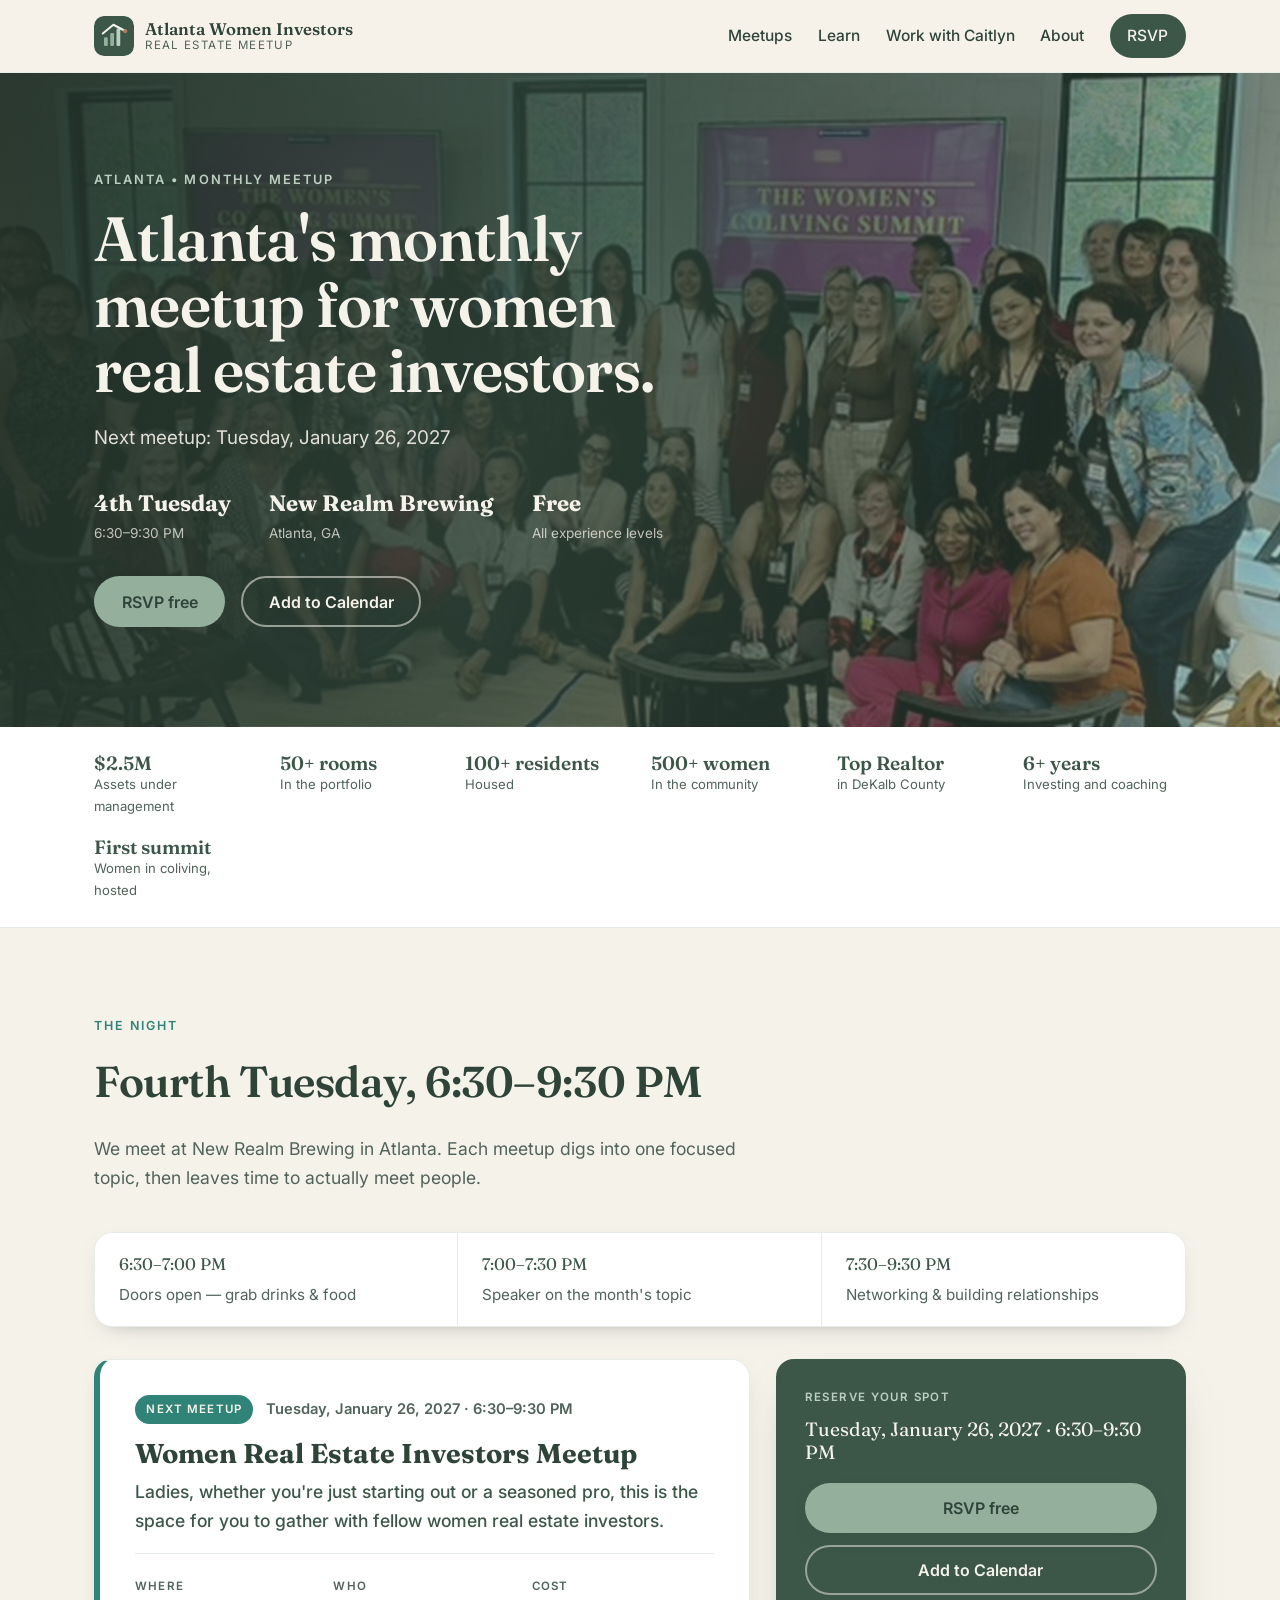
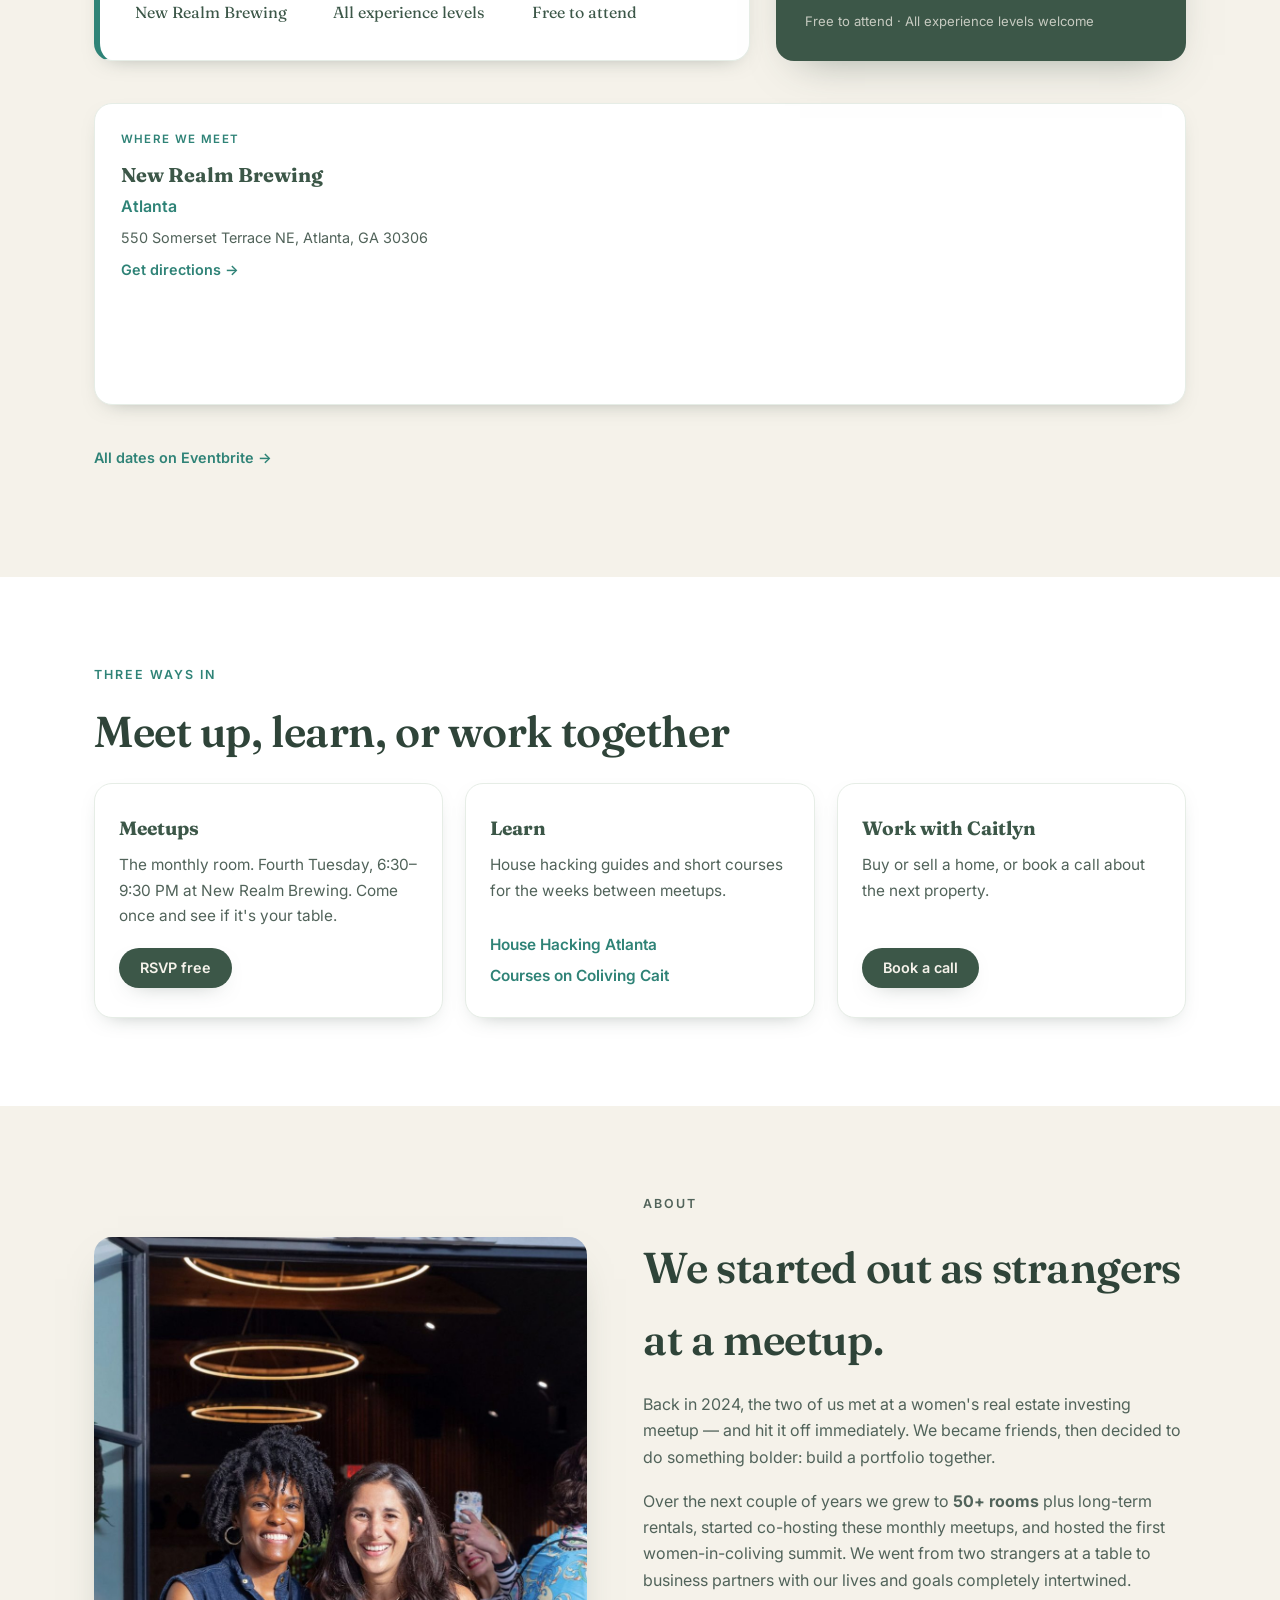
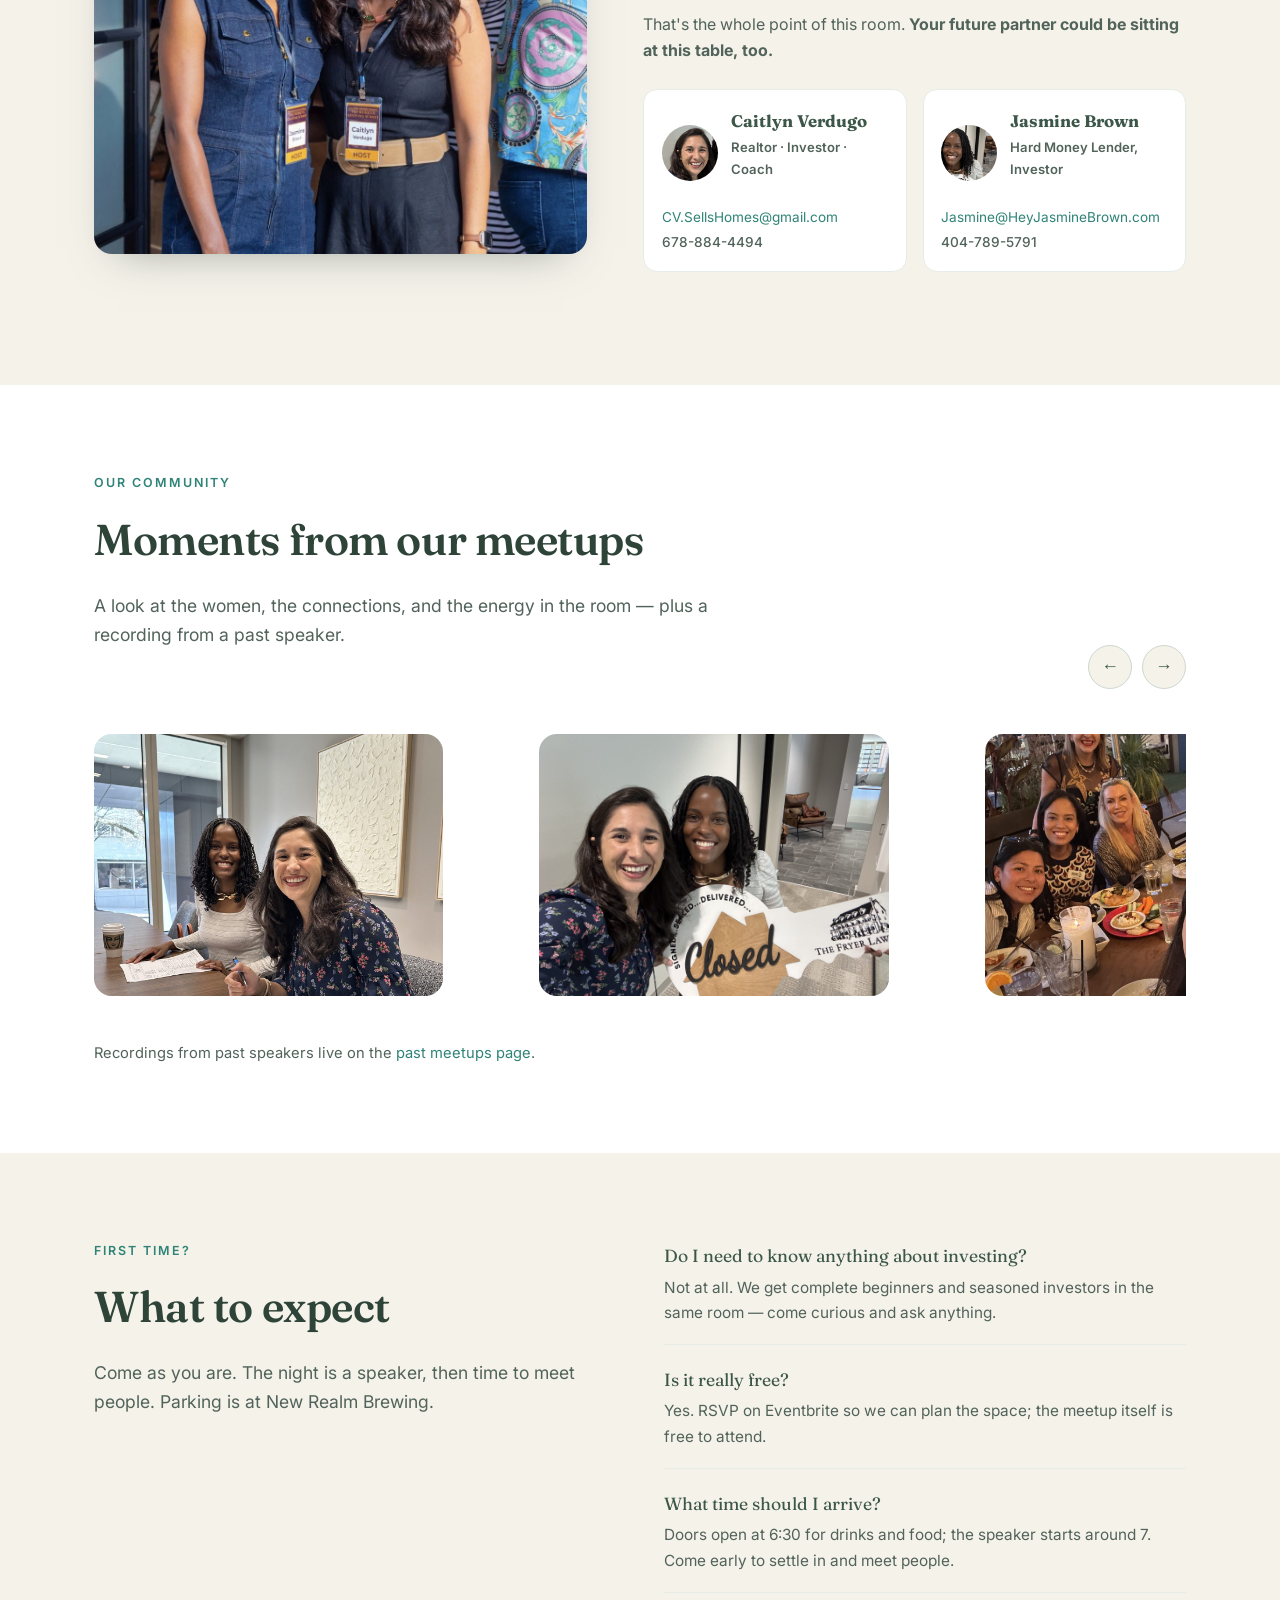
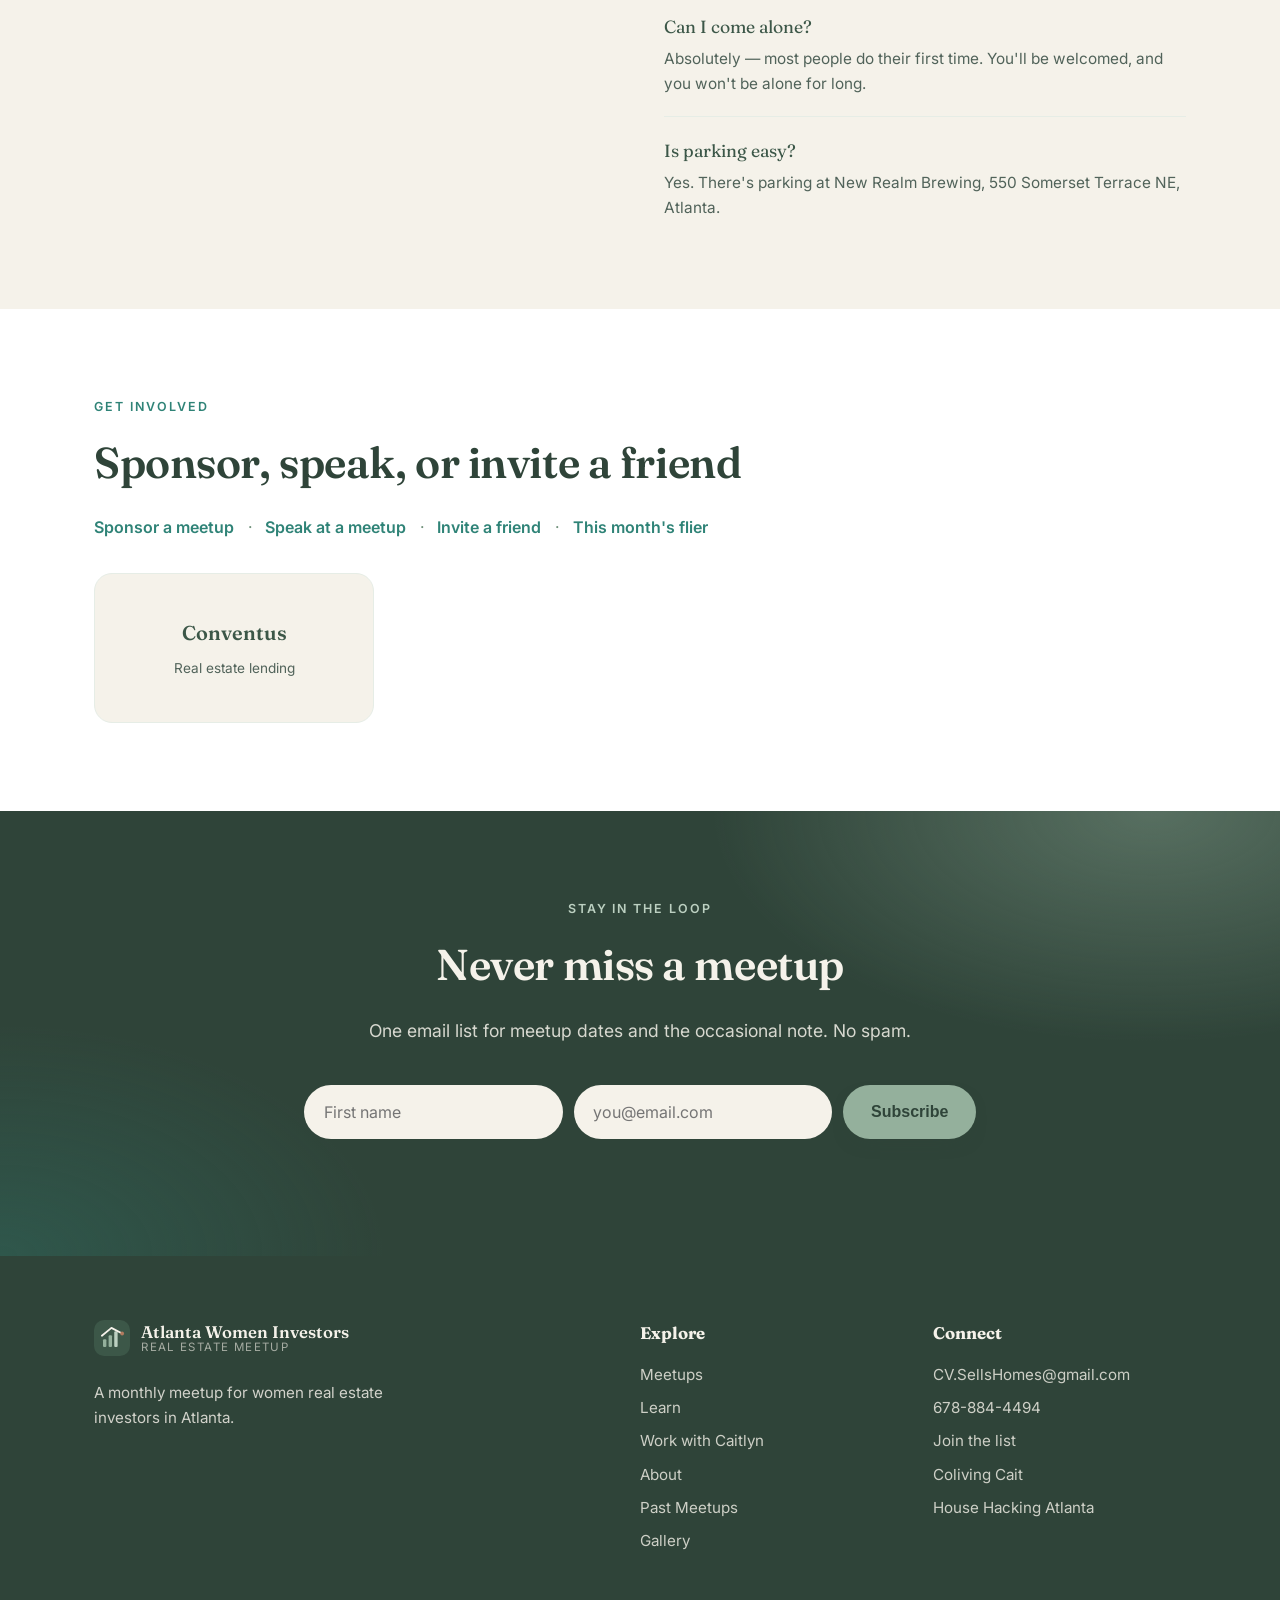
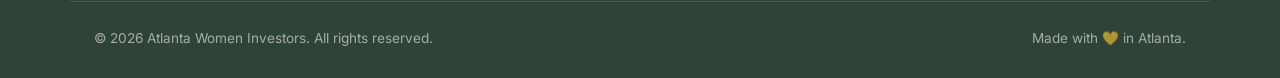
==== commit c74616ad: "Rebuild the Atlanta Women Investors landing page around one path. Drop placeholder wins, sponsor slo" ====
--- a/index.html
+++ b/index.html
@@ -4,14 +4,14 @@
   <meta charset="UTF-8" />
   <meta name="viewport" content="width=device-width, initial-scale=1.0" />
   <title>Atlanta Women Investors | Real Estate Meetup for Women in Atlanta</title>
-  <meta name="description" content="Atlanta Women Investors is a monthly meetup community of women building wealth through real estate in Atlanta. Connect, learn, and invest together." />
+  <meta name="description" content="Atlanta's monthly meetup for women real estate investors. Fourth Tuesday, 6:30–9:30 PM at New Realm Brewing. RSVP free." />
 
   <!-- Open Graph / social sharing -->
   <meta property="og:title" content="Atlanta Women Investors" />
-  <meta property="og:description" content="A monthly meetup community of women building wealth through real estate in Atlanta." />
+  <meta property="og:description" content="Atlanta's monthly meetup for women real estate investors. Fourth Tuesday at New Realm Brewing." />
   <meta property="og:type" content="website" />
-  <meta property="og:url" content="https://atlantawomeninvestors.com" />
-  <meta property="og:image" content="https://atlantawomeninvestors.com/assets/img/og.jpg" />
+  <meta property="og:url" content="https://www.atlantawomeninvestors.com" />
+  <meta property="og:image" content="https://www.atlantawomeninvestors.com/assets/img/og.jpg" />
   <meta name="twitter:card" content="summary_large_image" />
 
   <link rel="icon" type="image/svg+xml" href="assets/img/favicon.svg" />
@@ -37,13 +37,11 @@
       </button>
 
       <nav class="site-nav" aria-label="Primary">
+        <a href="#meetups">Meetups</a>
+        <a href="#learn">Learn</a>
+        <a href="https://colivingcait.com/book" target="_blank" rel="noopener">Work with Caitlyn</a>
         <a href="#about">About</a>
-        <a href="#story">Our Story</a>
-        <a href="#meetups">Meetups</a>
-        <a href="past/">Past Meetups</a>
-        <a href="#gallery">Gallery</a>
-        <a href="#sponsors">Sponsors</a>
-        <a href="#subscribe" class="nav-cta">Join the List</a>
+        <a href="https://www.eventbrite.com/o/women-real-estate-investors-meetup-121211260760" data-rsvp target="_blank" rel="noopener" class="nav-cta">RSVP</a>
       </nav>
     </div>
   </header>
@@ -53,78 +51,121 @@
     <section class="hero">
       <div class="container hero-inner">
         <p class="eyebrow">Atlanta &bull; Monthly Meetup</p>
-        <h1>Women building wealth through real estate &mdash; together.</h1>
-        <p class="lede lede-full">
-          Atlanta Women Investors is a community where women learn the strategies,
-          build the relationships, and find the confidence to invest in real estate.
-          We meet every month to share deals, knowledge, and support.
+        <h1>Atlanta's monthly meetup for women real estate investors.</h1>
+        <p class="lede" id="hero-next">Next meetup: Tuesday, October 27, 2026</p>
+        <ul class="hero-stats">
+          <li><strong>4th Tuesday</strong><span>6:30&ndash;9:30 PM</span></li>
+          <li><strong>New Realm Brewing</strong><span>Atlanta, GA</span></li>
+          <li><strong>Free</strong><span>All experience levels</span></li>
+        </ul>
+        <div class="hero-actions">
+          <a href="https://www.eventbrite.com/o/women-real-estate-investors-meetup-121211260760" data-rsvp target="_blank" rel="noopener" class="btn btn-primary">RSVP free</a>
+          <a href="https://www.eventbrite.com/o/women-real-estate-investors-meetup-121211260760" data-calendar target="_blank" rel="noopener" class="btn btn-ghost">Add to Calendar</a>
+        </div>
+      </div>
+    </section>
+
+    <!-- ============ PROOF ============ -->
+    <section class="proof" aria-label="By the numbers">
+      <div class="container">
+        <ul class="proof-list">
+          <li><strong>$2.5M</strong><span>Assets under management</span></li>
+          <li><strong>50+ rooms</strong><span>In the portfolio</span></li>
+          <li><strong>100+ residents</strong><span>Housed</span></li>
+          <li><strong>500+ women</strong><span>In the community</span></li>
+          <li><strong>Top Realtor</strong><span>in DeKalb County</span></li>
+          <li><strong>6+ years</strong><span>Investing and coaching</span></li>
+          <li><strong>First summit</strong><span>Women in coliving, hosted</span></li>
+        </ul>
+      </div>
+    </section>
+
+    <!-- ============ NIGHT + UPCOMING ============ -->
+    <section class="section" id="meetups">
+      <div class="container">
+        <p class="section-eyebrow">The night</p>
+        <h2 class="section-title">Fourth Tuesday, 6:30&ndash;9:30 PM</h2>
+        <p class="section-lede">
+          We meet at New Realm Brewing in Atlanta. Each meetup digs into one focused
+          topic, then leaves time to actually meet people.
         </p>
-        <p class="lede lede-short">
-          A community where women learn the strategies, build the relationships, and
-          find the confidence to invest in real estate.
-        </p>
-        <div class="hero-actions">
-          <a href="#meetups" class="btn btn-primary">RSVP to Next Meetup</a>
-          <a href="#subscribe" class="btn btn-ghost">Get Email Updates</a>
-        </div>
-        <ul class="hero-stats">
-          <li><strong>4th Tuesday</strong><span>Every month</span></li>
-          <li><strong>6:30&ndash;9:30 PM</strong><span>Atlanta, GA</span></li>
-          <li><strong>All levels</strong><span>Beginner to pro</span></li>
-        </ul>
-      </div>
-    </section>
-
-    <!-- ============ ABOUT / WHAT WE'RE FOR ============ -->
+
+        <div class="ros-card">
+          <div class="ros-cell"><span class="ros-time">6:30–7:00 PM</span><span class="ros-what">Doors open &mdash; grab drinks &amp; food</span></div>
+          <div class="ros-cell"><span class="ros-time">7:00–7:30 PM</span><span class="ros-what">Speaker on the month's topic</span></div>
+          <div class="ros-cell"><span class="ros-time">7:30–9:30 PM</span><span class="ros-what">Networking &amp; building relationships</span></div>
+        </div>
+
+        <div class="meetup-top">
+          <article class="topic-feature meetup-feature" id="topic-featured" hidden></article>
+
+          <aside class="meetup-rsvp">
+            <p class="meetup-rsvp-label">Reserve your spot</p>
+            <p class="meetup-rsvp-when" id="rsvp-when">Tuesday, October 27, 2026 · 6:30–9:30 PM</p>
+            <a href="https://www.eventbrite.com/o/women-real-estate-investors-meetup-121211260760" data-rsvp target="_blank" rel="noopener" class="btn btn-primary">RSVP free</a>
+            <a href="https://www.eventbrite.com/o/women-real-estate-investors-meetup-121211260760" data-calendar target="_blank" rel="noopener" class="btn btn-ghost">Add to Calendar</a>
+            <p class="meetup-rsvp-note">Free to attend &middot; All experience levels welcome</p>
+          </aside>
+        </div>
+
+        <aside class="meetup-venue meetup-venue--wide" id="venue-card">
+          <p class="meetup-venue-label">Where we meet</p>
+          <div id="venue-body" class="venue-body">
+            <div class="venue-info">
+              <h3 class="venue-name">New Realm Brewing</h3>
+              <p class="venue-area">Atlanta</p>
+              <p class="venue-address">550 Somerset Terrace NE, Atlanta, GA 30306</p>
+              <a class="venue-link" href="https://www.google.com/maps/search/?api=1&amp;query=New%20Realm%20Brewing%20550%20Somerset%20Terrace%20NE%20Atlanta%20GA%2030306" target="_blank" rel="noopener">Get directions &rarr;</a>
+            </div>
+          </div>
+        </aside>
+
+        <div class="meetup-more-head">
+          <h3 class="meetup-more-title">What's coming up after that</h3>
+          <a class="meetup-more-link" data-collection target="_blank" rel="noopener" href="https://www.eventbrite.com/o/women-real-estate-investors-meetup-121211260760">All dates on Eventbrite &rarr;</a>
+        </div>
+        <div class="topic-list" id="topic-list"></div>
+      </div>
+    </section>
+
+    <!-- ============ THREE PATHS ============ -->
+    <section class="section section-alt" id="learn">
+      <div class="container">
+        <p class="section-eyebrow">Three ways in</p>
+        <h2 class="section-title">Meet up, learn, or work together</h2>
+        <div class="path-grid">
+          <article class="card path-card">
+            <h3>Meetups</h3>
+            <p>The monthly room. Fourth Tuesday, 6:30&ndash;9:30 PM at New Realm Brewing. Come once and see if it's your table.</p>
+            <a class="btn btn-primary btn-sm" data-rsvp href="https://www.eventbrite.com/o/women-real-estate-investors-meetup-121211260760" target="_blank" rel="noopener">RSVP free</a>
+          </article>
+          <article class="card path-card">
+            <h3>Learn</h3>
+            <p>House hacking guides and short courses for the weeks between meetups.</p>
+            <p class="path-links">
+              <a href="https://househackingatl.com" target="_blank" rel="noopener">House Hacking Atlanta</a>
+              <a href="https://colivingcait.com/courses" target="_blank" rel="noopener">Courses on Coliving Cait</a>
+            </p>
+          </article>
+          <article class="card path-card">
+            <h3>Work with Caitlyn</h3>
+            <p>Buy or sell a home, or book a call about the next property.</p>
+            <a class="btn btn-primary btn-sm" href="https://colivingcait.com/book" target="_blank" rel="noopener">Book a call</a>
+          </article>
+        </div>
+      </div>
+    </section>
+
+    <!-- ============ ABOUT (story + hosts) ============ -->
     <section class="section" id="about">
-      <div class="container">
-        <p class="section-eyebrow">What we're about</p>
-        <h2 class="section-title">A room full of women who get it.</h2>
-        <p class="section-lede">
-          Real estate has built more wealth than almost any other asset class &mdash; and
-          we believe women deserve a bigger seat at that table. Our meetups are a
-          welcoming, no-judgment space to learn the ropes, ask the &ldquo;dumb&rdquo;
-          questions, and meet partners who lift you up.
-        </p>
-
-        <div class="cards">
-          <article class="card">
-            <div class="card-ico"><svg width="22" height="22" viewBox="0 0 22 22" aria-hidden="true"><rect x="3" y="4" width="16" height="2" rx="1" fill="currentColor"/><rect x="3" y="10" width="16" height="2" rx="1" fill="currentColor"/><rect x="3" y="16" width="10" height="2" rx="1" fill="currentColor"/></svg></div>
-            <h3>Learn the strategies</h3>
-            <p>Buy-and-hold, BRRRR, short-term rentals, house hacking, creative
-              financing &mdash; we break down how it actually works with local experts.</p>
-          </article>
-          <article class="card">
-            <div class="card-ico"><svg width="22" height="22" viewBox="0 0 22 22" aria-hidden="true"><circle cx="8" cy="11" r="5" fill="none" stroke="currentColor" stroke-width="2"/><circle cx="14" cy="11" r="5" fill="none" stroke="currentColor" stroke-width="2"/></svg></div>
-            <h3>Build your network</h3>
-            <p>Meet agents, lenders, contractors, and fellow investors. The right
-              connection can turn into your next deal or partnership.</p>
-          </article>
-          <article class="card">
-            <div class="card-ico"><svg width="22" height="22" viewBox="0 0 22 22" aria-hidden="true"><rect x="3" y="13" width="4" height="6" rx="1" fill="currentColor"/><rect x="9" y="9" width="4" height="10" rx="1" fill="currentColor"/><rect x="15" y="4" width="4" height="15" rx="1" fill="currentColor"/></svg></div>
-            <h3>Take real action</h3>
-            <p>Leave each meetup with a clear next step. We celebrate first deals,
-              refis, and wins of every size.</p>
-          </article>
-          <article class="card">
-            <div class="card-ico"><svg width="22" height="22" viewBox="0 0 22 22" aria-hidden="true"><circle cx="11" cy="6" r="3" fill="currentColor"/><circle cx="5" cy="15" r="3" fill="currentColor"/><circle cx="17" cy="15" r="3" fill="currentColor"/></svg></div>
-            <h3>Find your people</h3>
-            <p>Investing can feel isolating. Here you'll find accountability,
-              mentorship, and friends who are on the same journey.</p>
-          </article>
-        </div>
-      </div>
-    </section>
-
-    <!-- ============ OUR STORY / YOUR HOSTS ============ -->
-    <section class="section section-alt" id="story">
+      <div id="story"></div>
       <div class="container story-grid">
         <div class="story-media">
           <img src="assets/img/hosts.jpg" alt="Caitlyn Verdugo and Jasmine Brown, your hosts"
                onerror="this.onerror=null;this.src='assets/img/story.svg';" />
         </div>
         <div class="story-copy">
-          <p class="section-eyebrow">Our story &middot; Your hosts</p>
+          <p class="section-eyebrow">About</p>
           <h2 class="section-title">We started out as strangers at a meetup.</h2>
           <p>
             Back in 2024, the two of us met at a women's real estate investing meetup
@@ -132,10 +173,10 @@
             something bolder: build a portfolio together.
           </p>
           <p>
-            Over the next couple of years we grew to <strong>50 rooms</strong> plus
-            long-term rentals, and started co-hosting women's investing events &mdash;
-            including these monthly meetups. We went from two strangers at a table to
-            business partners with our lives and goals completely intertwined.
+            Over the next couple of years we grew to <strong>50+ rooms</strong> plus
+            long-term rentals, started co-hosting these monthly meetups, and hosted
+            the first women-in-coliving summit. We went from two strangers at a table
+            to business partners with our lives and goals completely intertwined.
           </p>
           <p>
             That's the whole point of this room. <strong>Your future partner could be
@@ -149,12 +190,12 @@
                      onerror="this.onerror=null;this.src='assets/img/host-placeholder.svg';" />
                 <div>
                   <h3>Caitlyn Verdugo</h3>
-                  <p class="story-host-role">Realtor, Investor, Serial House Hacker</p>
+                  <p class="story-host-role">Realtor · Investor · Coach</p>
                 </div>
               </div>
               <div class="story-host-links">
                 <a href="mailto:CV.SellsHomes@gmail.com">CV.SellsHomes@gmail.com</a>
-                <a class="tel" href="tel:+16788844494">(678) 884-4494</a>
+                <a class="tel" href="tel:+16788844494">678-884-4494</a>
               </div>
             </article>
             <article class="story-host-card">
@@ -168,75 +209,22 @@
               </div>
               <div class="story-host-links">
                 <a href="mailto:Jasmine@HeyJasmineBrown.com">Jasmine@HeyJasmineBrown.com</a>
-                <a class="tel" href="tel:+14047895791">(404) 789-5791</a>
+                <a class="tel" href="tel:+14047895791">404-789-5791</a>
               </div>
             </article>
           </div>
-
-          <a href="#subscribe" class="btn btn-primary">Become part of the story</a>
-        </div>
-      </div>
-    </section>
-
-    <!-- ============ UPCOMING MEETUPS (overview + RSVP + topics) ============ -->
-    <section class="section section-alt" id="meetups">
-      <div class="container">
-        <p class="section-eyebrow">Upcoming meetups</p>
-        <h2 class="section-title">Join us at the next one</h2>
-        <p class="section-lede">
-          We meet the <strong>4th Tuesday of every month, 6:30&ndash;9:30 PM</strong> at
-          New Realm Brewing in Atlanta. Each meetup digs into one focused topic, so you
-          leave with something you can use.
-        </p>
-
-        <div class="ros-card">
-          <div class="ros-cell"><span class="ros-time">6:30–7:00 PM</span><span class="ros-what">Doors open &mdash; grab drinks &amp; food</span></div>
-          <div class="ros-cell"><span class="ros-time">7:00–7:30 PM</span><span class="ros-what">Speaker on the month's topic</span></div>
-          <div class="ros-cell"><span class="ros-time">7:30–9:30 PM</span><span class="ros-what">Networking &amp; building relationships</span></div>
-        </div>
-
-        <div class="meetup-top">
-          <!-- LEFT: overview of the next meetup (rendered from js/events.js) -->
-          <article class="topic-feature meetup-feature" id="topic-featured" hidden></article>
-
-          <!-- RIGHT: RSVP + mark-your-calendar -->
-          <aside class="meetup-rsvp">
-            <p class="meetup-rsvp-label">Reserve your spot</p>
-            <p class="meetup-rsvp-when" id="rsvp-when">&mdash;</p>
-            <a href="#" data-rsvp target="_blank" rel="noopener" class="btn btn-primary">RSVP Free on Eventbrite</a>
-            <a href="#" id="add-to-calendar" class="btn btn-ghost">Add to Calendar</a>
-            <p class="meetup-rsvp-note">Free to attend &middot; All experience levels welcome</p>
-          </aside>
-        </div>
-
-        <!-- Venue: full-width strip (info + map) -->
-        <aside class="meetup-venue meetup-venue--wide" id="venue-card">
-          <p class="meetup-venue-label">Where we meet</p>
-          <div id="venue-body" class="venue-body"></div>
-        </aside>
-
-        <div class="meetup-more-head">
-          <h3 class="meetup-more-title">What's coming up after that</h3>
-          <a class="meetup-more-link" data-collection target="_blank" rel="noopener" href="#">All dates on Eventbrite &rarr;</a>
-        </div>
-        <div class="topic-list" id="topic-list"></div>
-
-        <!-- Shown only if there are no upcoming topics in events.js -->
-        <p class="topic-empty muted" id="topic-empty" hidden>
-          Topics for upcoming meetups will be posted here soon &mdash;
-          <a href="#subscribe">join the email list</a> to be the first to know.
-        </p>
-      </div>
-    </section>
-
-    <!-- ============ GALLERY CAROUSEL ============ -->
+        </div>
+      </div>
+    </section>
+
+    <!-- ============ GALLERY ============ -->
     <section class="section section-alt" id="gallery">
       <div class="container">
         <div class="gallery-head">
           <div>
             <p class="section-eyebrow">Our community</p>
             <h2 class="section-title">Moments from our meetups</h2>
-            <p class="section-lede">A look at the women, the connections, and the energy in the room &mdash; plus recordings from past speakers.</p>
+            <p class="section-lede">A look at the women, the connections, and the energy in the room &mdash; plus a recording from a past speaker.</p>
           </div>
           <div class="gallery-arrows">
             <button class="gal-arrow" type="button" data-car-prev aria-label="Previous">&larr;</button>
@@ -244,149 +232,55 @@
           </div>
         </div>
 
-        <!-- PHOTOS: drop assets/img/room-speaker.jpg, room-crowd.jpg, room-networking.jpg
-             for the first slides; each falls back to a placeholder until added. -->
         <div class="gallery-carousel" data-carousel>
           <div class="gallery-rail">
-            <figure class="gal-slide"><img src="assets/img/room-speaker.jpg" alt="A speaker at the meetup" loading="lazy" onerror="this.onerror=null;this.src='assets/img/gallery-placeholder.svg';" /></figure>
-            <figure class="gal-slide"><img src="assets/img/room-crowd.jpg" alt="The room during a session" loading="lazy" onerror="this.onerror=null;this.src='assets/img/gallery-placeholder.svg';" /></figure>
+            <figure class="gal-slide"><img src="assets/img/meetup-1.jpg" alt="Members at a closing table" style="object-position:center 30%" loading="lazy" /></figure>
+            <figure class="gal-slide"><img src="assets/img/meetup-2.jpg" alt="Members celebrating a closing" loading="lazy" /></figure>
+            <figure class="gal-slide"><img src="assets/img/meetup-3.jpg" alt="Members at dinner" loading="lazy" /></figure>
+            <figure class="gal-slide"><img src="assets/img/meetup-4.jpg" alt="Members gathered at a meetup" loading="lazy" /></figure>
+            <figure class="gal-slide"><img src="assets/img/meetup-group.jpg" alt="The group at a meetup" loading="lazy" /></figure>
             <figure class="gal-slide is-video"><iframe src="https://www.youtube-nocookie.com/embed/CTKLJ6zOGaU" title="Meetup recording" loading="lazy" allow="accelerometer; autoplay; clipboard-write; encrypted-media; gyroscope; picture-in-picture" allowfullscreen></iframe></figure>
-            <figure class="gal-slide"><img src="assets/img/room-networking.jpg" alt="Members networking" loading="lazy" onerror="this.onerror=null;this.src='assets/img/gallery-placeholder.svg';" /></figure>
-            <figure class="gal-slide"><img src="assets/img/meetup-1.jpg" alt="Members at a closing table" style="object-position:center 30%" loading="lazy" onerror="this.onerror=null;this.src='assets/img/gallery-placeholder.svg';" /></figure>
-            <figure class="gal-slide"><img src="assets/img/meetup-2.jpg" alt="Members celebrating a closing" loading="lazy" onerror="this.onerror=null;this.src='assets/img/gallery-placeholder.svg';" /></figure>
-            <figure class="gal-slide"><img src="assets/img/meetup-5.jpg" alt="Members at a meetup" loading="lazy" onerror="this.onerror=null;this.src='assets/img/gallery-placeholder.svg';" /></figure>
           </div>
         </div>
         <p class="gallery-caption">Recordings from past speakers live on the <a href="past/">past meetups page</a>.</p>
       </div>
     </section>
 
-    <!-- ============ MEMBER WINS ============ -->
-    <section class="section" id="wins">
-      <div class="container">
-        <p class="section-eyebrow">Member wins</p>
-        <h2 class="section-title">Real women, real progress</h2>
-        <p class="section-lede">First deals, refis, new partnerships &mdash; the wins that start in this room.</p>
-        <div class="wins-grid">
-          <blockquote class="win-card"><p class="slot">member win quote slot — a sentence or two in her words</p><footer class="win-by">Name · what she did</footer></blockquote>
-          <blockquote class="win-card"><p class="slot">member win quote slot — a sentence or two in her words</p><footer class="win-by">Name · what she did</footer></blockquote>
-          <blockquote class="win-card"><p class="slot">member win quote slot — a sentence or two in her words</p><footer class="win-by">Name · what she did</footer></blockquote>
-        </div>
-      </div>
-    </section>
-
-    <!-- ============ FIRST TIME? (FAQ) ============ -->
-    <section class="section section-alt" id="first-time">
+    <!-- ============ FAQ ============ -->
+    <section class="section" id="first-time">
       <div class="container faq-grid">
         <div>
           <p class="section-eyebrow">First time?</p>
           <h2 class="section-title">What to expect</h2>
-          <p class="section-lede">Come as you are &mdash; here's how the night goes and what to know before you walk in.</p>
-          <div class="faq-form-card">
-            <h3>Still have a question?</h3>
-            <p>Leave your name and number and we'll text you back.</p>
-            <form data-form="text_me_back" data-success="Got it — we'll text you back soon.">
-              <div class="form-row">
-                <input class="field" name="name" placeholder="First name" required />
-                <input class="field" name="phone" type="tel" placeholder="(404) 555-0123" required />
-                <textarea class="field" name="question" rows="2" placeholder="Your question (optional)"></textarea>
-                <div class="involve-actions">
-                  <button class="btn btn-primary btn-sm" type="submit">Text me back</button>
-                  <span class="form-note" data-note></span>
-                </div>
-              </div>
-            </form>
-          </div>
+          <p class="section-lede">Come as you are. The night is a speaker, then time to meet people. Parking is at New Realm Brewing.</p>
         </div>
         <dl class="faq-dl">
           <div><dt>Do I need to know anything about investing?</dt><dd>Not at all. We get complete beginners and seasoned investors in the same room &mdash; come curious and ask anything.</dd></div>
           <div><dt>Is it really free?</dt><dd>Yes. RSVP on Eventbrite so we can plan the space; the meetup itself is free to attend.</dd></div>
           <div><dt>What time should I arrive?</dt><dd>Doors open at 6:30 for drinks and food; the speaker starts around 7. Come early to settle in and meet people.</dd></div>
           <div><dt>Can I come alone?</dt><dd>Absolutely &mdash; most people do their first time. You'll be welcomed, and you won't be alone for long.</dd></div>
-          <div><dt>Is parking easy?</dt><dd>Yes, there's parking at New Realm Brewing. We'll send details with your RSVP confirmation.</dd></div>
+          <div><dt>Is parking easy?</dt><dd>Yes. There's parking at New Realm Brewing, 550 Somerset Terrace NE, Atlanta.</dd></div>
         </dl>
       </div>
     </section>
 
     <!-- ============ GET INVOLVED ============ -->
-    <section class="section" id="get-involved">
+    <section class="section section-alt" id="get-involved">
       <div class="container">
         <p class="section-eyebrow">Get involved</p>
-        <h2 class="section-title">Bring someone, or take the mic</h2>
-        <div class="involve-grid">
-          <div class="involve-card">
-            <h3>Bring a friend</h3>
-            <p>Investing is better with a buddy. Send her an invite to the next meetup.</p>
-            <form data-form="friend_referral" data-success="Invite sent — thanks for spreading the word!">
-              <div class="form-row">
-                <input class="field" name="name" placeholder="Your first name" />
-                <input class="field" name="email" type="email" placeholder="Your email" required />
-                <input class="field" name="friendName" placeholder="Her name" />
-                <input class="field" name="friendEmail" type="email" placeholder="Her email" />
-                <div class="involve-actions">
-                  <button class="btn btn-primary btn-sm" type="submit">Send her an invite</button>
-                  <button class="btn btn-ghost btn-sm" type="button" data-copy>Copy link</button>
-                  <span class="form-note" data-note></span>
-                </div>
-              </div>
-            </form>
-            <p class="involve-foot"><a data-collection target="_blank" rel="noopener" href="#">Grab this month's flier &rarr;</a></p>
-          </div>
-          <div class="involve-card involve-card--dark">
-            <h3>Speak at a meetup</h3>
-            <p>Have a strategy or story our members would love? Pitch a topic.</p>
-            <form data-form="speaker_application" data-success="Thanks — we'll be in touch about speaking.">
-              <div class="form-row">
-                <input class="field" name="name" placeholder="Your name" />
-                <input class="field" name="email" type="email" placeholder="Your email" required />
-                <textarea class="field" name="topic" rows="2" placeholder="What would you speak about?"></textarea>
-                <div class="involve-actions">
-                  <button class="btn btn-primary btn-sm" type="submit">Pitch a topic</button>
-                  <span class="form-note" data-note></span>
-                </div>
-              </div>
-            </form>
-          </div>
-        </div>
-      </div>
-    </section>
-
-    <!-- ============ SPONSORS ============ -->
-    <section class="section section-alt" id="sponsors">
-      <div class="container">
-        <p class="section-eyebrow">Our sponsors</p>
-        <h2 class="section-title">Powered by partners who believe in the power of connection</h2>
-        <p class="section-lede">
-          Our meetups are made possible by local businesses that support women
-          investors &mdash; lenders, agents, title companies, and more.
-        </p>
-
-        <div class="sponsor-grid">
+        <h2 class="section-title">Sponsor, speak, or invite a friend</h2>
+        <ul class="link-line">
+          <li><a href="mailto:CV.SellsHomes@gmail.com?subject=Sponsorship%20inquiry">Sponsor a meetup</a></li>
+          <li><a href="mailto:CV.SellsHomes@gmail.com?subject=Speak%20at%20a%20meetup">Speak at a meetup</a></li>
+          <li><a href="mailto:CV.SellsHomes@gmail.com?subject=Invite%20a%20friend%20to%20Atlanta%20Women%20Investors&amp;body=Join%20me%20at%20Atlanta%20Women%20Investors%3A%20https%3A%2F%2Fwww.atlantawomeninvestors.com">Invite a friend</a></li>
+          <li><a href="flier/">This month's flier</a></li>
+        </ul>
+
+        <div class="sponsor-grid sponsor-grid--single">
           <a class="sponsor" href="https://www.cvlending.com/meet-the-team/jasmine-brown/" target="_blank" rel="noopener">
             <span class="sponsor-name">Conventus</span>
             <span class="sponsor-tag">Real estate lending</span>
           </a>
-          <div class="sponsor sponsor-slot"><strong>Your logo here</strong><span>sponsor slot open</span></div>
-          <div class="sponsor sponsor-slot"><strong>Your logo here</strong><span>sponsor slot open</span></div>
-        </div>
-
-        <div class="sponsor-cta" data-sponsor-fold>
-          <h3>Interested in sponsoring?</h3>
-          <p>Reach an engaged audience of motivated women investors across metro Atlanta.</p>
-          <div class="sponsor-cta-actions">
-            <button class="btn btn-primary" type="button" data-sponsor-open>Become a Sponsor</button>
-          </div>
-          <form class="sponsor-form" data-form="sponsor_inquiry" data-success="Thanks — we'll reach out about sponsorship." hidden>
-            <input class="field" name="name" placeholder="Your name" />
-            <input class="field" name="email" type="email" placeholder="Email" required />
-            <input class="field full" name="company" placeholder="Company" />
-            <textarea class="field full" name="message" rows="3" placeholder="Tell us about your business"></textarea>
-            <div class="full sponsor-cta-actions" style="justify-content:flex-start">
-              <button class="btn btn-primary btn-sm" type="submit">Send inquiry</button>
-              <button class="link-btn" type="button" data-sponsor-cancel>Cancel</button>
-              <span class="form-note" data-note></span>
-            </div>
-          </form>
         </div>
       </div>
     </section>
@@ -397,12 +291,9 @@
         <p class="section-eyebrow light">Stay in the loop</p>
         <h2 class="section-title light">Never miss a meetup</h2>
         <p class="section-lede light">
-          Join our email list for meetup announcements, investing tips, and member-only
-          opportunities. No spam &mdash; just value.
+          One email list for meetup dates and the occasional note. No spam.
         </p>
 
-        <!-- Posts straight to Caitlyn's CRM (see js/main.js) - no third-party
-             form provider needed. -->
         <form class="subscribe-form" id="subscribe-form">
           <div class="field-row">
             <label class="visually-hidden" for="sub-name">First name</label>
@@ -414,7 +305,6 @@
             <button type="submit" class="btn btn-primary">Subscribe</button>
           </div>
           <p class="form-note" id="subscribe-note" aria-live="polite"></p>
-          <!-- Honeypot anti-spam field -->
           <input type="text" name="_gotcha" tabindex="-1" autocomplete="off" class="visually-hidden" aria-hidden="true" />
         </form>
       </div>
@@ -432,25 +322,26 @@
             <small>Real Estate Meetup</small>
           </span>
         </a>
-        <p>Building wealth and community for women investors across metro Atlanta.</p>
+        <p>A monthly meetup for women real estate investors in Atlanta.</p>
       </div>
 
       <div class="footer-col">
         <h4>Explore</h4>
+        <a href="#meetups">Meetups</a>
+        <a href="#learn">Learn</a>
+        <a href="https://colivingcait.com/book" target="_blank" rel="noopener">Work with Caitlyn</a>
         <a href="#about">About</a>
-        <a href="#story">Our Story</a>
-        <a href="#meetups">Meetups</a>
         <a href="past/">Past Meetups</a>
         <a href="#gallery">Gallery</a>
-        <a href="#sponsors">Sponsors</a>
       </div>
 
       <div class="footer-col">
         <h4>Connect</h4>
-        <a href="mailto:hello@atlantawomeninvestors.com">Email us</a>
-        <a href="#" data-social="instagram">Instagram</a>
-        <a href="#" data-social="facebook">Facebook</a>
+        <a href="mailto:CV.SellsHomes@gmail.com">CV.SellsHomes@gmail.com</a>
+        <a href="tel:+16788844494">678-884-4494</a>
         <a href="#subscribe">Join the list</a>
+        <a href="https://colivingcait.com" target="_blank" rel="noopener">Coliving Cait</a>
+        <a href="https://househackingatl.com" target="_blank" rel="noopener">House Hacking Atlanta</a>
       </div>
     </div>
     <div class="container footer-bottom">
@@ -462,5 +353,6 @@
   <script src="js/config.js"></script>
   <script src="js/events.js"></script>
   <script src="js/main.js"></script>
+  <script src="js/site.js"></script>
 </body>
 </html>
--- a/css/styles.css
+++ b/css/styles.css
@@ -530,7 +530,7 @@
 /* Our Story: host contact cards */
 .story-hosts { display: grid; grid-template-columns: 1fr 1fr; gap: 1rem; }
 .story-host-card {
-  display: block; background: var(--cream); border: 1px solid var(--cream-200);
+  display: block; background: var(--white); border: 1px solid var(--cream-200);
   border-radius: 14px; padding: 1.1rem; border-left: 1px solid var(--cream-200);
 }
 .story-host-head { display: flex; gap: 0.8rem; align-items: center; margin-bottom: 0.5rem; }
@@ -661,3 +661,100 @@
 @media (max-width: 680px) {
   .wins-grid, .sponsor-grid, .sponsor-form { grid-template-columns: 1fr; }
 }
+
+/* ---------- v3 recap + past index ---------- */
+.container-narrow { width: 100%; max-width: 1000px; margin: 0 auto; padding: 0 24px; }
+.recap-back { font-size: 0.9rem; font-weight: 600; color: var(--teal-600); }
+.recap-meta { display: flex; align-items: center; gap: 0.7rem; margin: 1.2rem 0 0.6rem; flex-wrap: wrap; }
+.recap-badge { background: var(--teal-600); color: var(--cream); font-size: 0.68rem; font-weight: 600; text-transform: uppercase; letter-spacing: 0.1em; padding: 0.25rem 0.6rem; border-radius: 999px; }
+.recap-datev { color: var(--ink-soft); font-weight: 600; font-size: 0.9rem; margin: 0; }
+.recap-title { font-family: var(--font-display); font-weight: 600; font-size: clamp(2rem, 4.4vw, 2.9rem); color: var(--forest-900); margin: 0 0 0.8rem; line-height: 1.12; letter-spacing: -0.01em; text-wrap: balance; }
+.recap-summary { font-size: 1.15rem; color: var(--forest-800); font-weight: 500; max-width: 720px; margin: 0 0 2rem; }
+.recap-video { aspect-ratio: 16/9; border-radius: var(--radius); overflow: hidden; background: var(--ink); box-shadow: var(--shadow); }
+.recap-video iframe { width: 100%; height: 100%; border: 0; display: block; }
+.recap-share { display: flex; align-items: center; justify-content: space-between; gap: 1rem; flex-wrap: wrap; margin: 1rem 0 0; }
+.recap-share p { margin: 0; font-size: 0.9rem; color: var(--ink-soft); }
+.recap-share-actions { display: flex; gap: 0.6rem; flex-wrap: wrap; }
+.recap-body { display: grid; grid-template-columns: 1.5fr 1fr; gap: 2.5rem; align-items: start; }
+.recap-body h2 { font-family: var(--font-display); font-size: 1.5rem; color: var(--forest-900); margin: 0 0 0.8rem; }
+.recap-body p { color: var(--ink-soft); margin: 0 0 1.1rem; }
+.recap-aside { background: var(--white); border: 1px solid var(--cream-200); border-radius: var(--radius); padding: 1.5rem; box-shadow: var(--shadow-sm); }
+.recap-aside .lbl { text-transform: uppercase; letter-spacing: 0.12em; font-size: 0.72rem; color: var(--teal-600); font-weight: 600; margin: 0 0 0.6rem; }
+.recap-hosts { display: flex; flex-direction: column; gap: 0.7rem; }
+.recap-host { display: flex; gap: 0.7rem; align-items: center; color: var(--ink); }
+.recap-host img { width: 44px; height: 44px; border-radius: 50%; object-fit: cover; }
+.recap-host strong { font-family: var(--font-display); font-size: 0.98rem; color: var(--forest-800); display: block; }
+.recap-host span { color: var(--ink-soft); font-size: 0.82rem; }
+.recap-photos { display: grid; grid-template-columns: repeat(4, 1fr); gap: 0.8rem; }
+.recap-photos figure { margin: 0; border-radius: 14px; overflow: hidden; aspect-ratio: 1; background: var(--cream-200); }
+.recap-photos img { width: 100%; height: 100%; object-fit: cover; }
+.recap-next { display: grid; grid-template-columns: 1fr 1fr; gap: 2.5rem; align-items: center; }
+.recap-next-card { background: var(--cream); border: 1px solid var(--cream-200); border-radius: var(--radius); padding: 1.6rem; }
+.recap-next-card .lbl { text-transform: uppercase; letter-spacing: 0.12em; font-size: 0.72rem; color: var(--teal-600); font-weight: 600; margin: 0 0 0.6rem; }
+.recap-others { display: grid; grid-template-columns: repeat(3, 1fr); gap: 1.2rem; align-items: stretch; }
+.recap-other { display: flex; flex-direction: column; background: var(--white); border: 1px solid var(--cream-200); border-radius: 16px; padding: 1.3rem; color: var(--ink); }
+.recap-other .d { color: var(--teal-600); font-weight: 600; font-size: 0.8rem; text-transform: uppercase; letter-spacing: 0.06em; margin: 0 0 0.35rem; }
+.recap-other strong { font-family: var(--font-display); font-size: 1.02rem; color: var(--forest-800); line-height: 1.25; }
+.recap-other .go { margin-top: auto; padding-top: 1rem; font-weight: 600; font-size: 0.88rem; color: var(--teal-600); }
+
+/* Past index redesign */
+.past-featured { display: grid; grid-template-columns: 1.15fr 1fr; gap: 2rem; align-items: center; background: var(--white); border: 1px solid var(--cream-200); border-radius: var(--radius); padding: 1.6rem; box-shadow: var(--shadow); margin-bottom: 2.5rem; }
+.past-featured .recap-video { border-radius: 12px; box-shadow: none; }
+.past-featured h3 { font-family: var(--font-display); font-size: 1.6rem; color: var(--forest-900); margin: 0.4rem 0 0.5rem; }
+.past-featured p { color: var(--ink-soft); margin: 0 0 1.2rem; }
+.past-grid { display: grid; grid-template-columns: repeat(3, 1fr); gap: 1.2rem; align-items: stretch; }
+.past-item { display: flex; flex-direction: column; background: var(--white); border: 1px solid var(--cream-200); border-radius: var(--radius); overflow: hidden; color: var(--ink); }
+.past-item-media { aspect-ratio: 16/9; background: var(--cream-200); }
+.past-item-media img, .past-item-media iframe { width: 100%; height: 100%; object-fit: cover; border: 0; display: block; }
+.past-item-body { padding: 1.4rem; display: flex; flex-direction: column; flex: 1; }
+.past-item .d { color: var(--teal-600); font-weight: 600; font-size: 0.82rem; text-transform: uppercase; letter-spacing: 0.05em; margin: 0 0 0.3rem; }
+.past-item h3 { font-family: var(--font-display); font-size: 1.1rem; color: var(--forest-800); margin: 0 0 0.4rem; line-height: 1.25; }
+.past-item .go { margin-top: auto; padding-top: 0.8rem; font-weight: 600; font-size: 0.88rem; color: var(--teal-600); }
+.rec-pill { display: inline-block; font-size: 0.66rem; font-weight: 600; text-transform: uppercase; letter-spacing: 0.04em; color: var(--forest-800); background: rgba(148,176,156,0.28); padding: 0.15rem 0.5rem; border-radius: 999px; margin-bottom: 0.4rem; }
+.past-slot { display: flex; flex-direction: column; align-items: center; justify-content: center; text-align: center; border: 1px dashed #cdd8cf; border-radius: var(--radius); background: repeating-linear-gradient(135deg,#f5f2ea 0 10px,#eef2ec 10px 20px); padding: 1.6rem; color: var(--ink-soft); font-family: ui-monospace, SFMono-Regular, Menlo, monospace; font-size: 0.85rem; gap: 0.5rem; }
+
+@media (max-width: 1000px) {
+  .recap-body, .recap-next, .past-featured { grid-template-columns: 1fr; }
+  .recap-photos { grid-template-columns: repeat(2, 1fr); }
+  .recap-others, .past-grid { grid-template-columns: repeat(2, 1fr); }
+}
+@media (max-width: 680px) {
+  .recap-photos { grid-template-columns: repeat(2, 1fr); }
+  .recap-others, .past-grid { grid-template-columns: 1fr; }
+}
+
+/* ---------- landing order: proof, paths, one-line get involved ---------- */
+.hero-stats { margin-bottom: 2rem; }
+.hero .hero-actions { margin-bottom: 0; }
+.proof { background: var(--white); border-bottom: 1px solid var(--cream-200); }
+.proof-list {
+  list-style: none; margin: 0; padding: 1.6rem 0;
+  display: grid; grid-template-columns: repeat(auto-fit, minmax(140px, 1fr));
+  gap: 1.15rem 1.4rem;
+}
+.proof-list li { display: flex; flex-direction: column; min-width: 0; }
+.proof-list strong {
+  font-family: var(--font-display); font-size: 1.2rem; color: var(--forest-800);
+  line-height: 1.15; font-weight: 600;
+}
+.proof-list span { font-size: 0.82rem; color: var(--ink-soft); }
+
+.path-grid { display: grid; grid-template-columns: repeat(3, 1fr); gap: 1.4rem; }
+.path-card { display: flex; flex-direction: column; }
+.path-card h3 { min-height: 0; }
+.path-card > p:first-of-type { flex: 1; }
+.path-card .btn { margin-top: 1.2rem; align-self: flex-start; }
+.path-links { display: flex; flex-direction: column; gap: 0.35rem; margin: 1.2rem 0 0; font-weight: 600; }
+
+.link-line {
+  list-style: none; display: flex; flex-wrap: wrap; align-items: center;
+  gap: 0.35rem 0; padding: 0; margin: 0 0 2rem;
+}
+.link-line li { display: flex; align-items: center; font-weight: 600; }
+.link-line li + li::before { content: "·"; margin: 0 0.85rem; color: var(--sage-600); font-weight: 400; }
+
+.sponsor-grid--single { grid-template-columns: minmax(180px, 280px); max-width: 280px; margin-bottom: 0; }
+
+@media (max-width: 900px) {
+  .path-grid { grid-template-columns: 1fr; }
+}
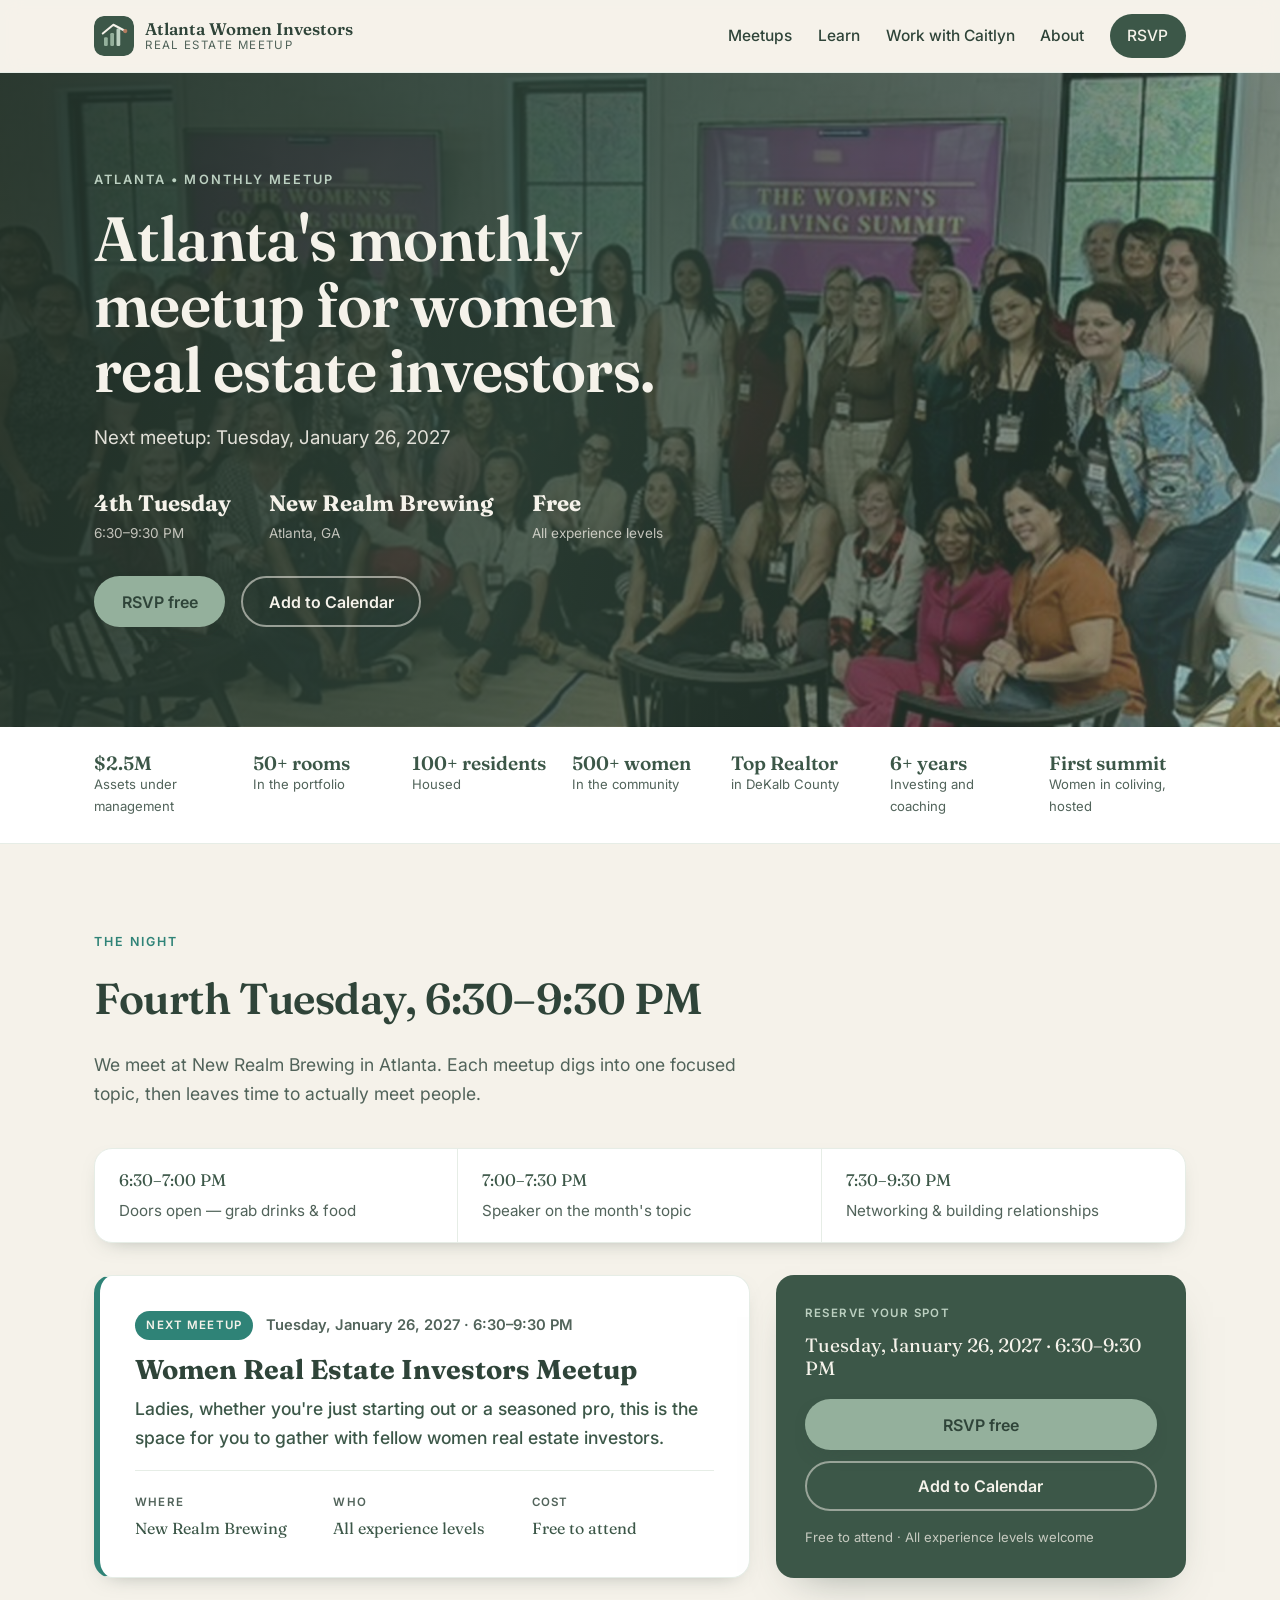
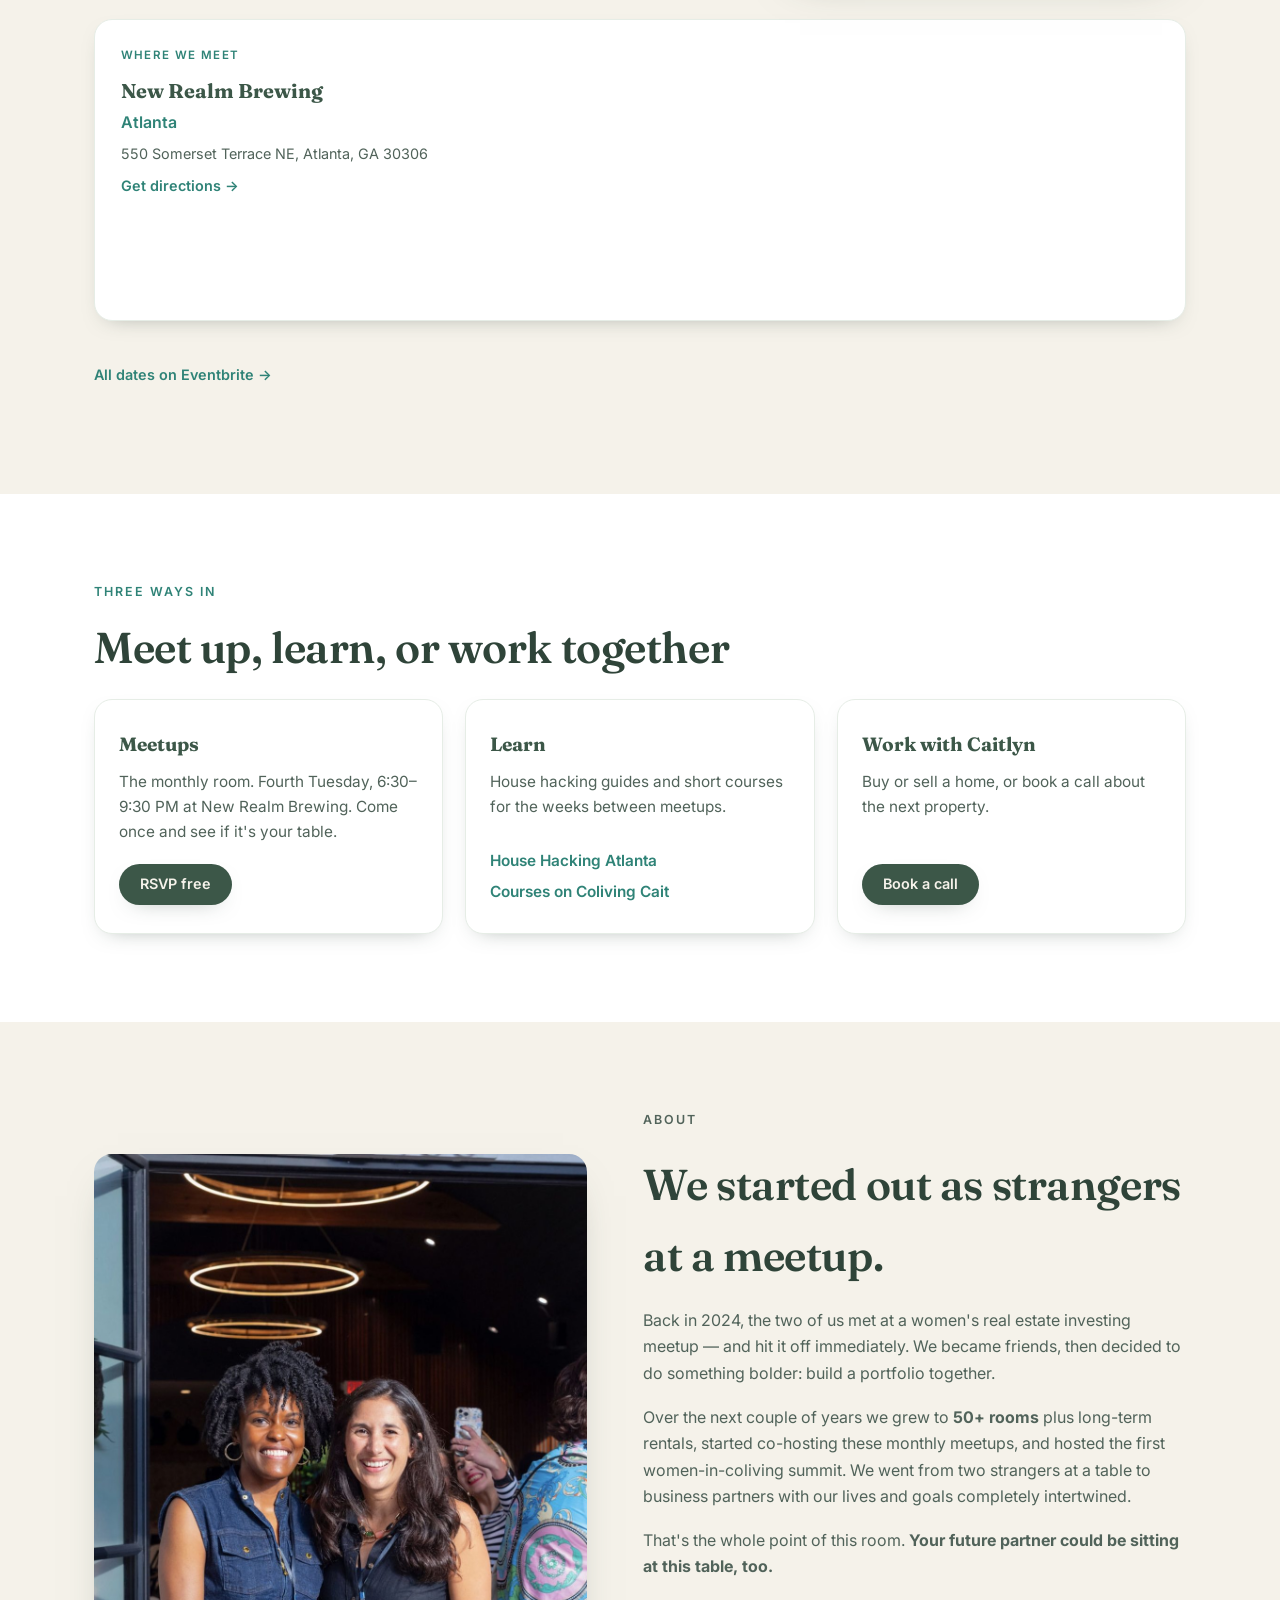
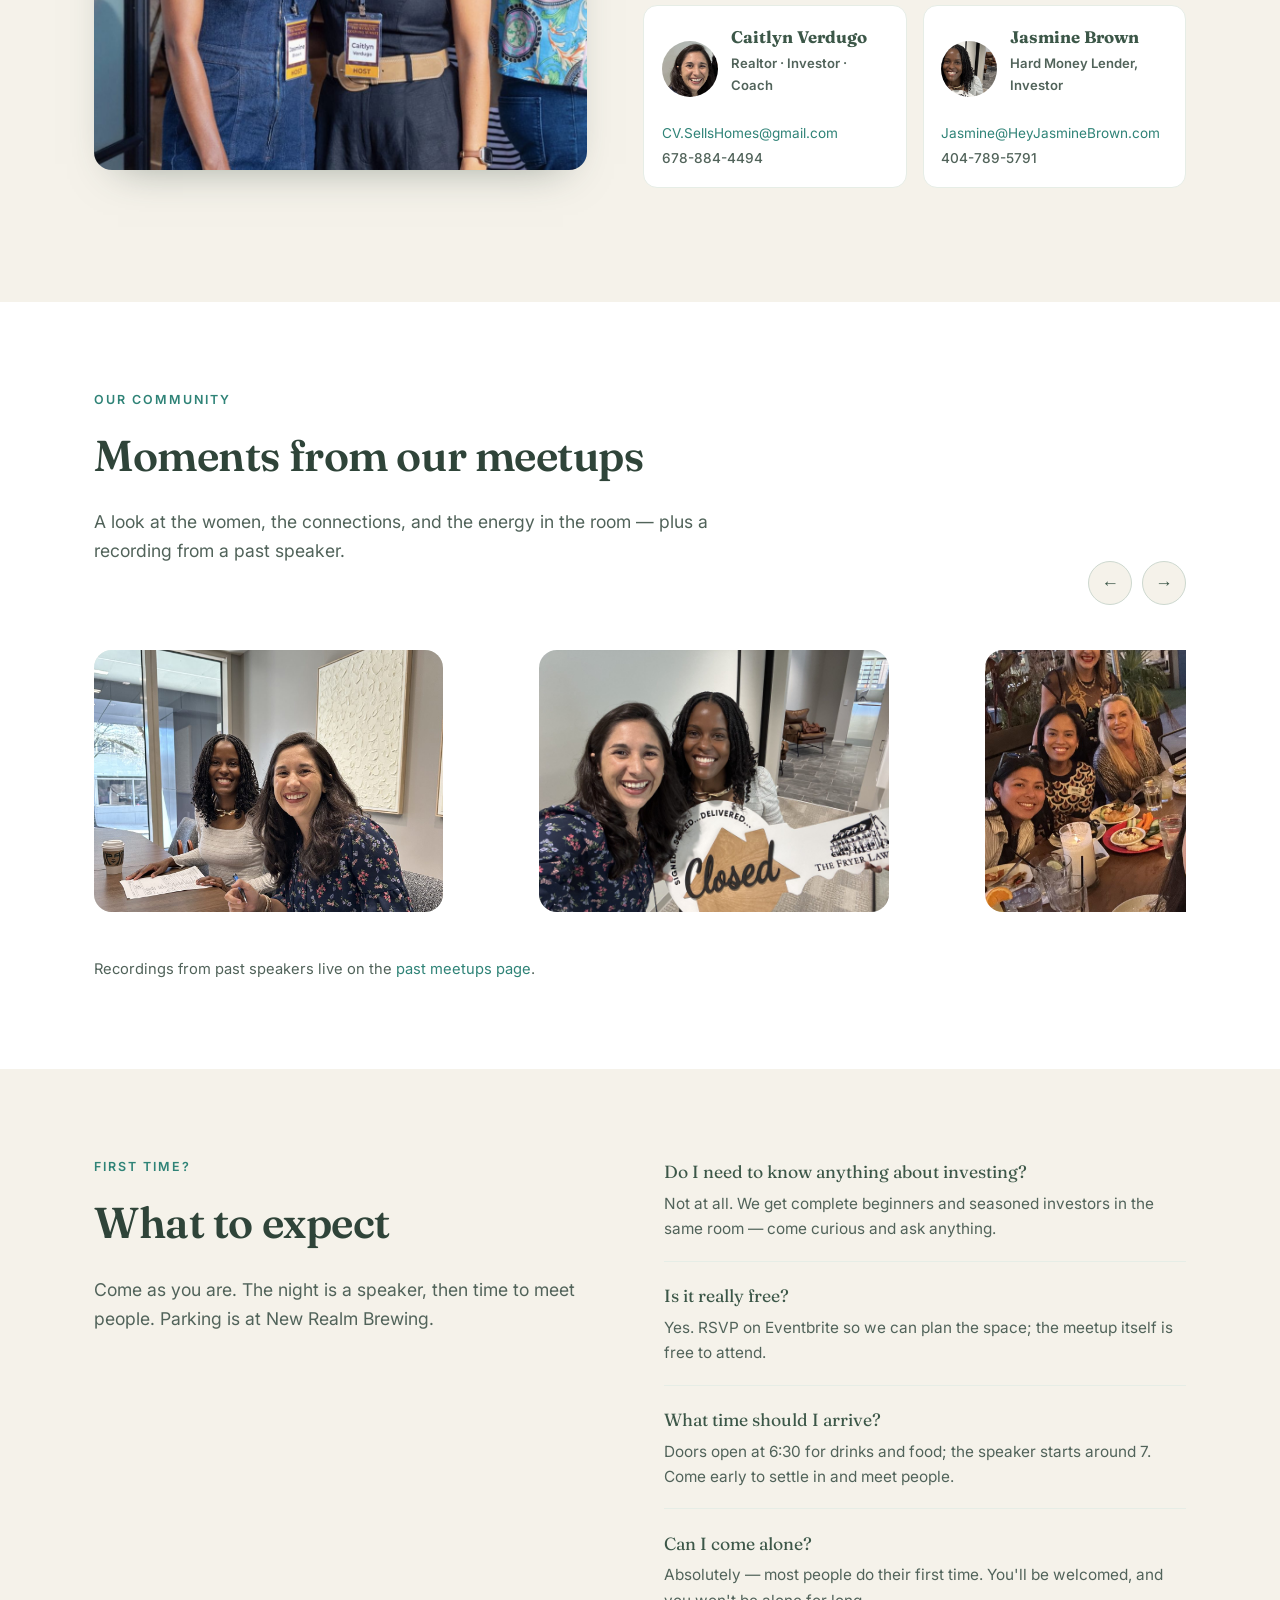
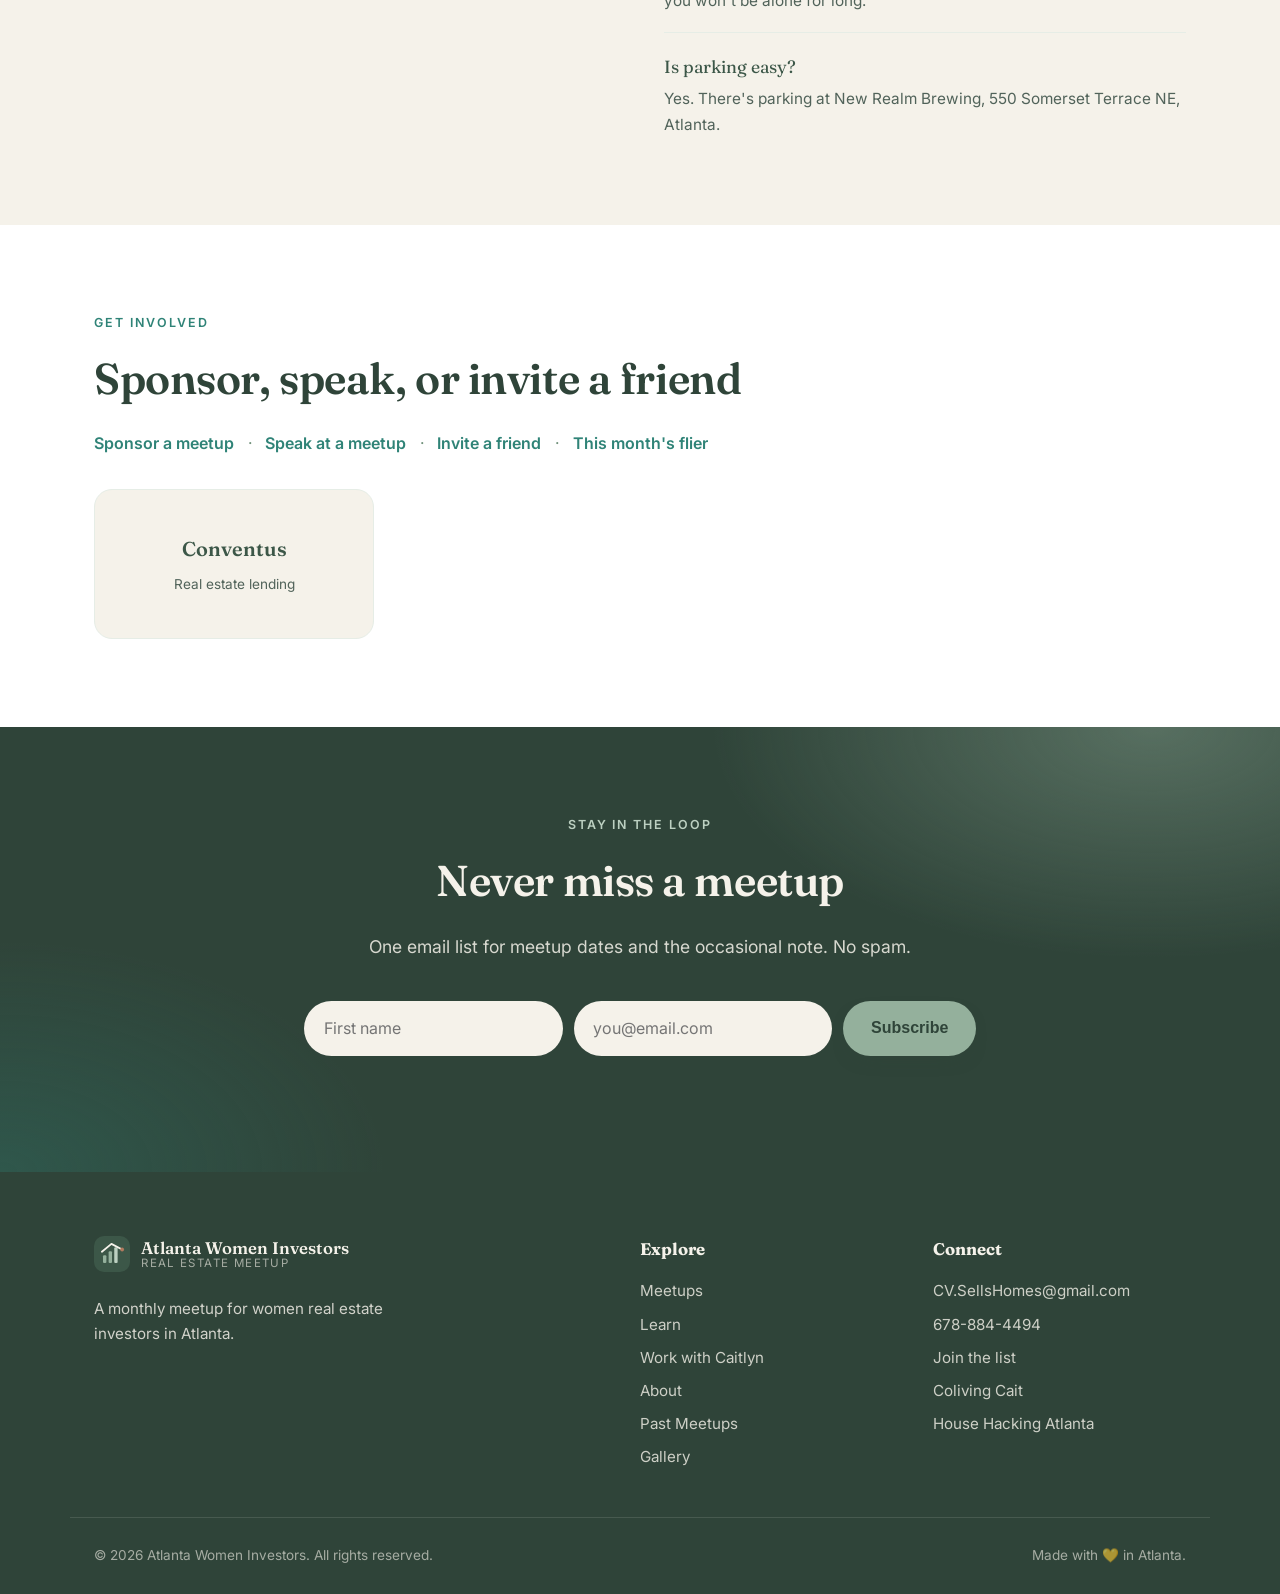
==== commit 766f1ba6: "Add homepage JSON-LD for the meetup, the organization, and Caitlyn. One @graph links Atlanta Women I" ====
--- a/index.html
+++ b/index.html
@@ -19,6 +19,170 @@
   <link rel="preconnect" href="https://fonts.gstatic.com" crossorigin />
   <link href="https://fonts.googleapis.com/css2?family=Fraunces:opsz,wght@9..144,400;9..144,500;9..144,600;9..144,700&family=Inter:wght@400;500;600;700&display=swap" rel="stylesheet" />
   <link rel="stylesheet" href="css/styles.css" />
+  <script type="application/ld+json" id="site-jsonld">
+{
+  "@context": "https://schema.org",
+  "@graph": [
+    {
+      "@type": "Organization",
+      "@id": "https://www.atlantawomeninvestors.com/#organization",
+      "name": "Atlanta Women Investors",
+      "url": "https://www.atlantawomeninvestors.com",
+      "founder": {
+        "@id": "https://www.colivingcait.com/#caitlyn"
+      }
+    },
+    {
+      "@type": "Person",
+      "@id": "https://www.colivingcait.com/#caitlyn",
+      "name": "Caitlyn Verdugo",
+      "jobTitle": "Realtor, Real Estate Investor & Coach",
+      "worksFor": {
+        "@type": "Organization",
+        "name": "Keller Williams Realty Metro Atlanta"
+      },
+      "sameAs": [
+        "https://www.colivingcait.com",
+        "https://www.househackingatl.com",
+        "https://www.zillow.com/profile/caitlynverdugo",
+        "https://www.eventbrite.com/o/women-real-estate-investors-meetup-121211260760"
+      ]
+    },
+    {
+      "@type": "EventSeries",
+      "@id": "https://www.atlantawomeninvestors.com/#meetup-series",
+      "name": "Atlanta Women Investors Meetup",
+      "description": "Monthly meetup for women real estate investors, the fourth Tuesday of every month, 6:30–9:30 PM at New Realm Brewing in Atlanta.",
+      "url": "https://www.eventbrite.com/o/women-real-estate-investors-meetup-121211260760",
+      "organizer": {
+        "@id": "https://www.atlantawomeninvestors.com/#organization"
+      },
+      "location": {
+        "@type": "Place",
+        "name": "New Realm Brewing",
+        "address": {
+          "@type": "PostalAddress",
+          "streetAddress": "550 Somerset Terrace NE",
+          "addressLocality": "Atlanta",
+          "addressRegion": "GA",
+          "postalCode": "30306",
+          "addressCountry": "US"
+        }
+      },
+      "eventSchedule": {
+        "@type": "Schedule",
+        "repeatFrequency": "P1M",
+        "byDay": "https://schema.org/Tuesday",
+        "byMonthWeek": 4,
+        "startTime": "18:30:00",
+        "endTime": "21:30:00",
+        "scheduleTimezone": "America/New_York"
+      },
+      "subEvent": [
+        {
+          "@id": "https://www.atlantawomeninvestors.com/#event-2026-10-27"
+        },
+        {
+          "@id": "https://www.atlantawomeninvestors.com/#event-2026-12-01"
+        },
+        {
+          "@id": "https://www.atlantawomeninvestors.com/#event-2027-01-26"
+        }
+      ]
+    },
+    {
+      "@type": "Event",
+      "@id": "https://www.atlantawomeninvestors.com/#event-2026-10-27",
+      "name": "Women Real Estate Investors Meetup",
+      "description": "Ladies, whether you're just starting out or a seasoned pro, this is the space for you to gather with fellow women real estate investors.",
+      "startDate": "2026-10-27T18:30:00-04:00",
+      "endDate": "2026-10-27T21:30:00-04:00",
+      "eventAttendanceMode": "https://schema.org/OfflineEventAttendanceMode",
+      "eventStatus": "https://schema.org/EventScheduled",
+      "isAccessibleForFree": true,
+      "url": "https://www.eventbrite.com/e/women-real-estate-investors-meetup-tickets-1998516329139",
+      "location": {
+        "@type": "Place",
+        "name": "New Realm Brewing",
+        "address": {
+          "@type": "PostalAddress",
+          "streetAddress": "550 Somerset Terrace NE",
+          "addressLocality": "Atlanta",
+          "addressRegion": "GA",
+          "postalCode": "30306",
+          "addressCountry": "US"
+        }
+      },
+      "organizer": {
+        "@id": "https://www.atlantawomeninvestors.com/#organization"
+      },
+      "superEvent": {
+        "@id": "https://www.atlantawomeninvestors.com/#meetup-series"
+      }
+    },
+    {
+      "@type": "Event",
+      "@id": "https://www.atlantawomeninvestors.com/#event-2026-12-01",
+      "name": "Women Real Estate Investors Meetup",
+      "description": "Ladies, whether you're just starting out or a seasoned pro, this is the space for you to gather with fellow women real estate investors.",
+      "startDate": "2026-12-01T18:30:00-05:00",
+      "endDate": "2026-12-01T21:30:00-05:00",
+      "eventAttendanceMode": "https://schema.org/OfflineEventAttendanceMode",
+      "eventStatus": "https://schema.org/EventScheduled",
+      "isAccessibleForFree": true,
+      "url": "https://www.eventbrite.com/e/women-real-estate-investors-meetup-tickets-1998516389319",
+      "location": {
+        "@type": "Place",
+        "name": "New Realm Brewing",
+        "address": {
+          "@type": "PostalAddress",
+          "streetAddress": "550 Somerset Terrace NE",
+          "addressLocality": "Atlanta",
+          "addressRegion": "GA",
+          "postalCode": "30306",
+          "addressCountry": "US"
+        }
+      },
+      "organizer": {
+        "@id": "https://www.atlantawomeninvestors.com/#organization"
+      },
+      "superEvent": {
+        "@id": "https://www.atlantawomeninvestors.com/#meetup-series"
+      }
+    },
+    {
+      "@type": "Event",
+      "@id": "https://www.atlantawomeninvestors.com/#event-2027-01-26",
+      "name": "Women Real Estate Investors Meetup",
+      "description": "Ladies, whether you're just starting out or a seasoned pro, this is the space for you to gather with fellow women real estate investors.",
+      "startDate": "2027-01-26T18:30:00-05:00",
+      "endDate": "2027-01-26T21:30:00-05:00",
+      "eventAttendanceMode": "https://schema.org/OfflineEventAttendanceMode",
+      "eventStatus": "https://schema.org/EventScheduled",
+      "isAccessibleForFree": true,
+      "url": "https://www.eventbrite.com/e/women-real-estate-investors-meetup-tickets-1998516408376",
+      "location": {
+        "@type": "Place",
+        "name": "New Realm Brewing",
+        "address": {
+          "@type": "PostalAddress",
+          "streetAddress": "550 Somerset Terrace NE",
+          "addressLocality": "Atlanta",
+          "addressRegion": "GA",
+          "postalCode": "30306",
+          "addressCountry": "US"
+        }
+      },
+      "organizer": {
+        "@id": "https://www.atlantawomeninvestors.com/#organization"
+      },
+      "superEvent": {
+        "@id": "https://www.atlantawomeninvestors.com/#meetup-series"
+      }
+    }
+  ]
+}
+  </script>
 </head>
 <body>
   <!-- ============ HEADER / NAV ============ -->
@@ -352,6 +516,7 @@
 
   <script src="js/config.js"></script>
   <script src="js/events.js"></script>
+  <script src="js/jsonld.js"></script>
   <script src="js/main.js"></script>
   <script src="js/site.js"></script>
 </body>
--- a/css/styles.css
+++ b/css/styles.css
@@ -477,8 +477,10 @@
   .story-media { max-width: 420px; }
 }
 
-@media (max-width: 760px) {
+@media (max-width: 1080px) {
   .nav-toggle { display: flex; }
+  .site-header { position: sticky; }
+  .header-inner { position: relative; }
   .site-nav {
     position: absolute; top: 72px; left: 0; right: 0;
     flex-direction: column; align-items: stretch; gap: 0;
@@ -489,6 +491,8 @@
   .site-nav.open { display: flex; }
   .site-nav a { padding: 0.85rem 0; border-bottom: 1px solid var(--cream-200); }
   .site-nav .nav-cta { text-align: center; margin-top: 0.7rem; }
+}
+@media (max-width: 760px) {
   .hosts-grid { grid-template-columns: 1fr; }
   .footer-grid { grid-template-columns: 1fr; gap: 1.8rem; }
   .footer-bottom { flex-direction: column; }
@@ -732,6 +736,9 @@
   display: grid; grid-template-columns: repeat(auto-fit, minmax(140px, 1fr));
   gap: 1.15rem 1.4rem;
 }
+@media (min-width: 1100px) {
+  .proof-list { grid-template-columns: repeat(7, minmax(0, 1fr)); }
+}
 .proof-list li { display: flex; flex-direction: column; min-width: 0; }
 .proof-list strong {
   font-family: var(--font-display); font-size: 1.2rem; color: var(--forest-800);
